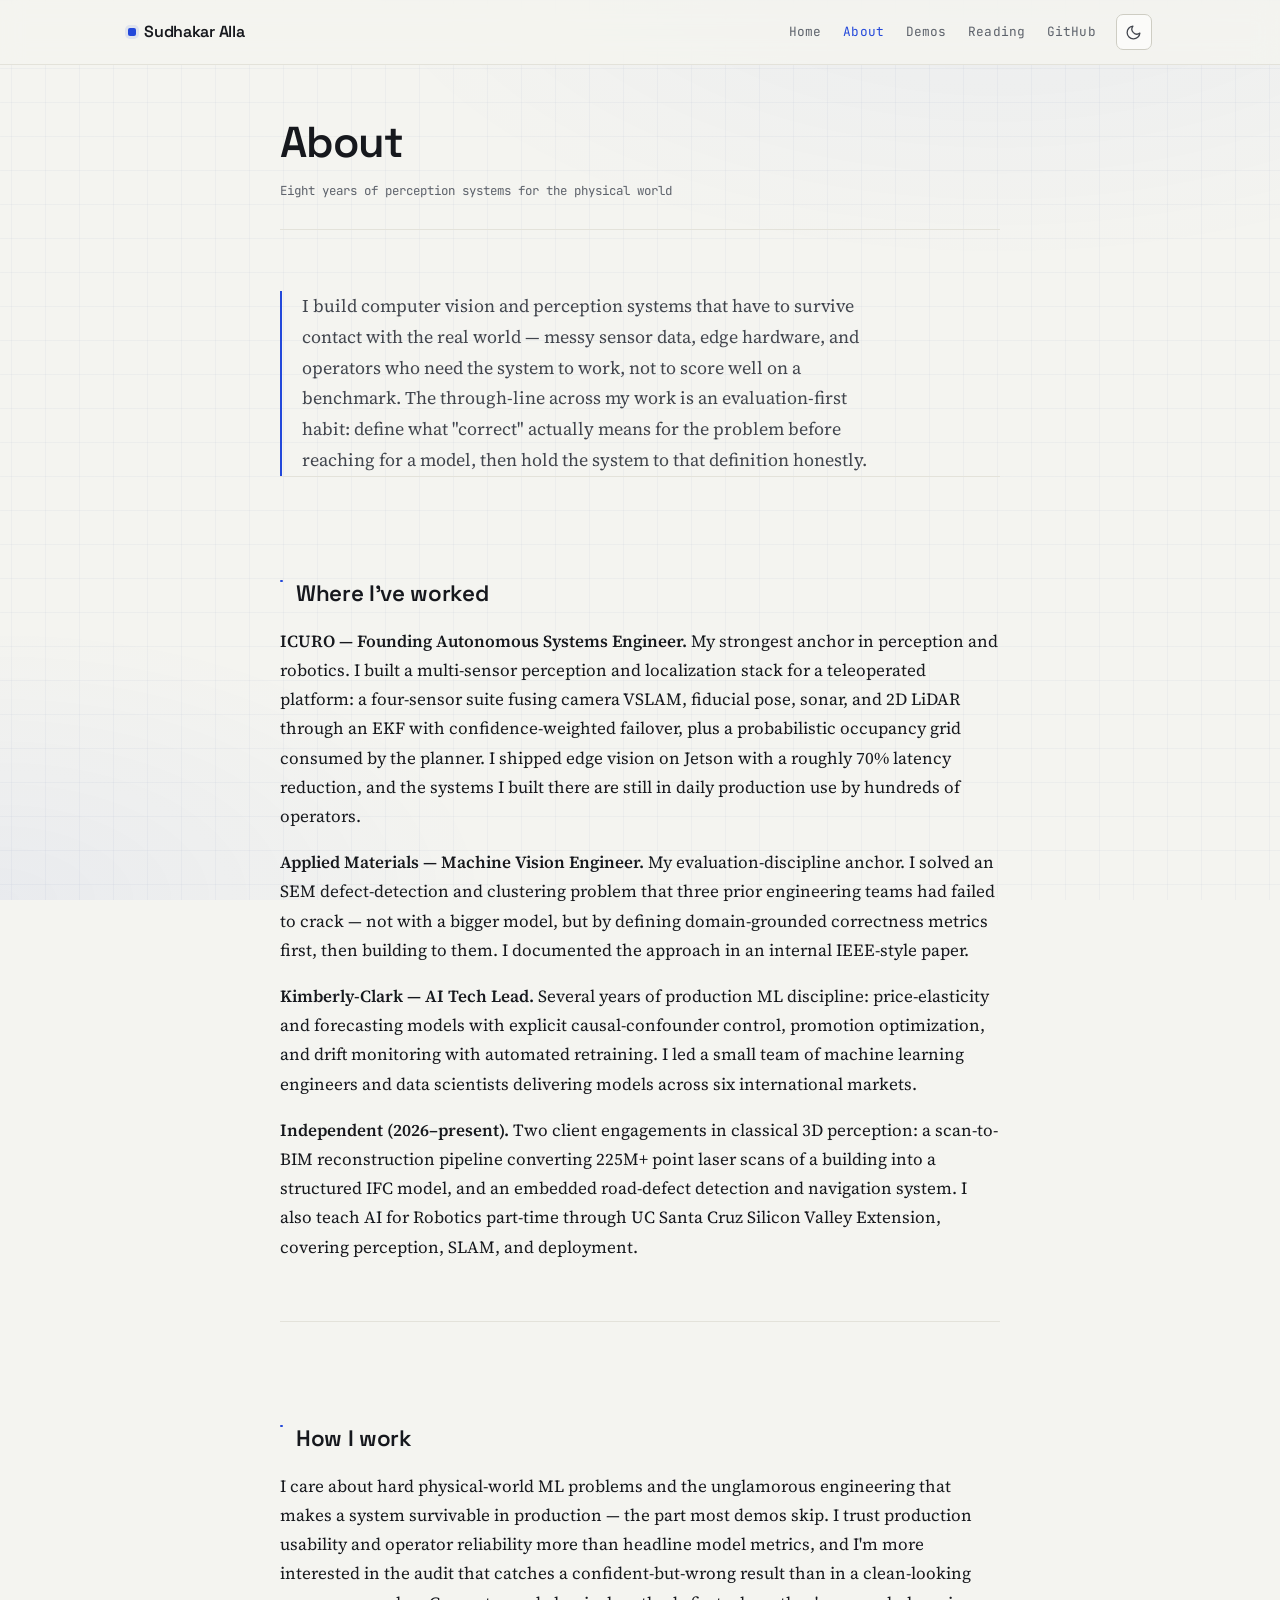
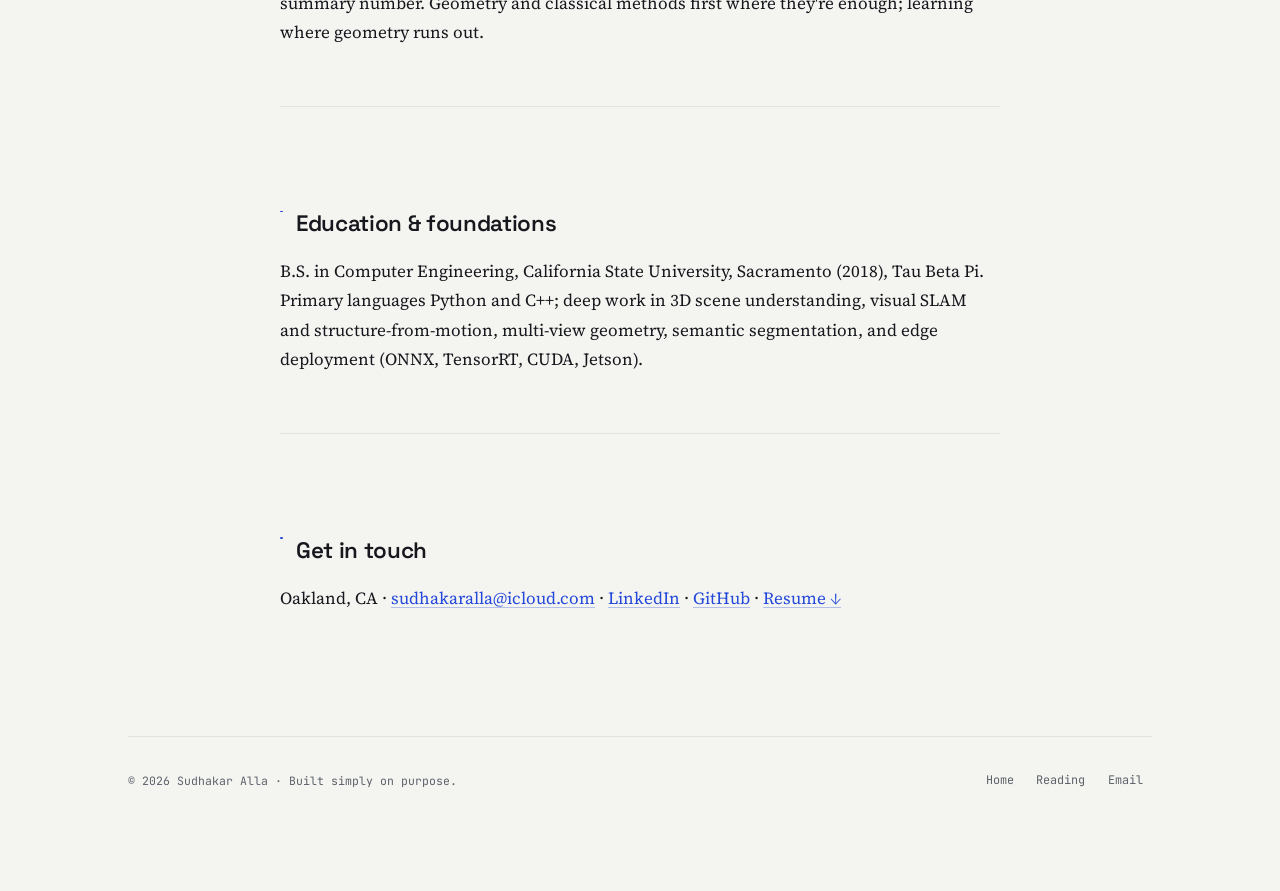
==== about.html @ 69c8899a "Publish portfolio site" ====
<!DOCTYPE html>
<html lang="en">
<head>
  <meta charset="UTF-8">
  <meta name="viewport" content="width=device-width, initial-scale=1.0">
  <title>About — Sudhakar Alla</title>
  <meta name="description" content="About Sudhakar Alla — computer vision and perception engineer. Background across Applied Materials, ICURO, and Kimberly-Clark; production ML and honest evaluation.">
  <meta property="og:title" content="About — Sudhakar Alla">
  <meta property="og:description" content="Computer vision and perception engineer. Production systems, honest evaluation.">
  <meta property="og:type" content="profile">
  <meta name="theme-color" content="#f4f4f0" media="(prefers-color-scheme: light)">
  <meta name="theme-color" content="#0d0f14" media="(prefers-color-scheme: dark)">
  <link rel="preconnect" href="https://fonts.googleapis.com">
  <link rel="preconnect" href="https://fonts.gstatic.com" crossorigin>
  <link rel="stylesheet" href="https://fonts.googleapis.com/css2?family=JetBrains+Mono:wght@400;500&family=Source+Serif+4:ital,opsz,wght@0,8..60,400;0,8..60,600;1,8..60,400&family=Space+Grotesk:wght@400;500;600;700&display=swap">
  <link rel="stylesheet" href="style.css">
  <script src="main.js" defer></script>
</head>
<body>

<a class="skip-link" href="#main">Skip to content</a>

<nav class="nav" aria-label="Primary">
  <div class="nav-inner">
    <a class="brand" href="index.html">Sudhakar Alla</a>
    <div class="nav-right">
      <div class="nav-links">
        <a href="index.html">Home</a>
        <a href="about.html" aria-current="page">About</a>
        <a href="demos.html">Demos</a>
        <a href="reading.html">Reading</a>
        <a href="https://github.com/salla23" rel="noopener noreferrer">GitHub</a>
      </div>
      <button class="theme-toggle" type="button" aria-label="Switch to dark theme" aria-pressed="false">
        <svg class="i-moon" viewBox="0 0 24 24" fill="none" stroke="currentColor" stroke-width="1.8" stroke-linecap="round" stroke-linejoin="round" aria-hidden="true"><path d="M21 12.8A9 9 0 1 1 11.2 3a7 7 0 0 0 9.8 9.8z"/></svg>
        <svg class="i-sun" viewBox="0 0 24 24" fill="none" stroke="currentColor" stroke-width="1.8" stroke-linecap="round" stroke-linejoin="round" aria-hidden="true"><circle cx="12" cy="12" r="4.2"/><path d="M12 2v2.4M12 19.6V22M4.2 4.2l1.7 1.7M18.1 18.1l1.7 1.7M2 12h2.4M19.6 12H22M4.2 19.8l1.7-1.7M18.1 5.9l1.7-1.7"/></svg>
      </button>
    </div>
  </div>
</nav>

<div class="wrap">

  <div class="page-head">
    <h1>About</h1>
    <p class="sub">Eight years of perception systems for the physical world</p>
  </div>

  <main id="main">

    <section class="prose pull" aria-label="Intro">
      <p>I build computer vision and perception systems that have to survive contact with the real world &mdash; messy sensor data, edge hardware, and operators who need the system to work, not to score well on a benchmark. The through-line across my work is an evaluation-first habit: define what "correct" actually means for the problem before reaching for a model, then hold the system to that definition honestly.</p>
    </section>

    <section class="prose" aria-labelledby="h-work">
      <h2 id="h-work">Where I've worked</h2>

      <p><strong>ICURO — Founding Autonomous Systems Engineer.</strong> My strongest anchor in perception and robotics. I built a multi-sensor perception and localization stack for a teleoperated platform: a four-sensor suite fusing camera VSLAM, fiducial pose, sonar, and 2D LiDAR through an EKF with confidence-weighted failover, plus a probabilistic occupancy grid consumed by the planner. I shipped edge vision on Jetson with a roughly 70% latency reduction, and the systems I built there are still in daily production use by hundreds of operators.</p>

      <p><strong>Applied Materials — Machine Vision Engineer.</strong> My evaluation-discipline anchor. I solved an SEM defect-detection and clustering problem that three prior engineering teams had failed to crack &mdash; not with a bigger model, but by defining domain-grounded correctness metrics first, then building to them. I documented the approach in an internal IEEE-style paper.</p>

      <p><strong>Kimberly-Clark — AI Tech Lead.</strong> Several years of production ML discipline: price-elasticity and forecasting models with explicit causal-confounder control, promotion optimization, and drift monitoring with automated retraining. I led a small team of machine learning engineers and data scientists delivering models across six international markets.</p>

      <p><strong>Independent (2026&ndash;present).</strong> Two client engagements in classical 3D perception: a scan-to-BIM reconstruction pipeline converting 225M+ point laser scans of a building into a structured IFC model, and an embedded road-defect detection and navigation system. I also teach AI for Robotics part-time through UC Santa Cruz Silicon Valley Extension, covering perception, SLAM, and deployment.</p>
    </section>

    <section class="prose" aria-labelledby="h-how">
      <h2 id="h-how">How I work</h2>
      <p>I care about hard physical-world ML problems and the unglamorous engineering that makes a system survivable in production &mdash; the part most demos skip. I trust production usability and operator reliability more than headline model metrics, and I'm more interested in the audit that catches a confident-but-wrong result than in a clean-looking summary number. Geometry and classical methods first where they're enough; learning where geometry runs out.</p>
    </section>

    <section class="prose" aria-labelledby="h-edu">
      <h2 id="h-edu">Education &amp; foundations</h2>
      <p>B.S. in Computer Engineering, California State University, Sacramento (2018), Tau Beta Pi. Primary languages Python and C++; deep work in 3D scene understanding, visual SLAM and structure-from-motion, multi-view geometry, semantic segmentation, and edge deployment (ONNX, TensorRT, CUDA, Jetson).</p>
    </section>

    <section class="prose" aria-label="Contact">
      <h2>Get in touch</h2>
      <p>Oakland, CA &middot; <a href="mailto:sudhakaralla@icloud.com">sudhakaralla@icloud.com</a> &middot; <a href="https://linkedin.com/in/sudhakaralla" rel="noopener noreferrer">LinkedIn</a> &middot; <a href="https://github.com/salla23" rel="noopener noreferrer">GitHub</a> &middot; <a href="assets/Sudhakar_Alla_Resume.pdf" rel="noopener noreferrer">Resume &darr;</a></p>
    </section>

  </main>

  <footer>
    <p class="copy">&copy; 2026 Sudhakar Alla &middot; Built simply on purpose.</p>
    <nav class="link-row" aria-label="Footer links">
      <a href="index.html">Home</a>
      <a href="reading.html">Reading</a>
      <a href="mailto:sudhakaralla@icloud.com">Email</a>
    </nav>
  </footer>

</div>
</body>
</html>
---- style.css ----
/* ============================================================================
   Sudhakar Alla — portfolio  ·  "the page is an instrument"
   A perception engineer's site treated like the read-out of a system he'd
   build: warm instrument paper, a cool/warm scientific-colormap palette
   (cobalt signal + amber uncertainty), a faint occupancy-grid substrate,
   monospace telemetry, and one live signature — an EKF localization viewport.

   One styling layer. Behaviour in main.js. No build step. Light + auto/manual
   dark. WCAG-AA contrast. Motion is opt-in & respects reduced-motion.
   Degrades cleanly with no JS and no webfont.
   ============================================================================ */

*, *::before, *::after { box-sizing: border-box; margin: 0; padding: 0; }

/* ── 1. Tokens ───────────────────────────────────────────────────────────── */
:root {
  color-scheme: light;

  --bg:#f4f4f0; --bg-2:#efeee9; --surface:#fbfbf9; --surface-2:#ffffff;
  --ink:#16181d; --ink-soft:#41454d; --ink-mute:#5d626b; --ink-faint:#8a8f99;
  --line:#e3e2da; --line-strong:#cecdc3;

  --accent:#2348da; --accent-press:#1b39b4;
  --accent-soft:rgba(35,72,218,.10); --accent-line:rgba(35,72,218,.30);
  --signal:#cf7012; --signal-soft:rgba(207,112,18,.14);
  --on-accent:#ffffff; --glow:rgba(35,72,218,.05);

  /* viewport interior is a dark "monitor" in BOTH themes; sim colours target it */
  --panel:#0c0e13; --panel-line:rgba(120,138,178,.22);
  --sim-grid:rgba(124,140,176,.13);
  --sim-wall:rgba(154,170,202,.42);
  --sim-track:#6e8bff;
  --sim-ray:rgba(120,150,255,.16);
  --sim-fid:#f4a24a;
  --sim-cov:#f4a24a;
  --sim-cov-fill:rgba(244,162,74,.07);
  --sim-robot:#dde5ff;
  --sim-trail:rgba(120,150,255,.28);

  --font-display:"Space Grotesk",system-ui,-apple-system,"Segoe UI",Roboto,sans-serif;
  --font-serif:"Source Serif 4",Georgia,Cambria,"Times New Roman",serif;
  --font-mono:"JetBrains Mono",ui-monospace,SFMono-Regular,Menlo,Consolas,monospace;

  --maxw:1100px; --maxw-prose:720px;
  --pad:clamp(1.15rem,4vw,2.4rem);
  --r:11px; --r-sm:7px; --r-lg:16px;
  --shadow-1:0 1px 2px rgba(20,22,28,.05), 0 2px 8px rgba(20,22,28,.04);
  --shadow-2:0 4px 14px rgba(20,22,28,.08), 0 14px 40px rgba(20,22,28,.07);
  --ease:cubic-bezier(.22,.61,.36,1);
}

@media (prefers-color-scheme: dark) {
  :root:not([data-theme="light"]) {
    color-scheme: dark;
    --bg:#0d0f14; --bg-2:#0a0c11; --surface:#14171e; --surface-2:#0f1218;
    --ink:#ecebe6; --ink-soft:#b4b9c3; --ink-mute:#888e9a; --ink-faint:#666c78;
    --line:#242834; --line-strong:#333947;
    --accent:#6e92ff; --accent-press:#8aa6ff;
    --accent-soft:rgba(110,146,255,.14); --accent-line:rgba(110,146,255,.34);
    --signal:#f4a24a; --signal-soft:rgba(244,162,74,.16);
    --on-accent:#0b0d12; --glow:rgba(110,146,255,.09);
    --shadow-1:0 1px 2px rgba(0,0,0,.3); --shadow-2:0 10px 34px rgba(0,0,0,.5);
  }
}
:root[data-theme="dark"] {
  color-scheme: dark;
  --bg:#0d0f14; --bg-2:#0a0c11; --surface:#14171e; --surface-2:#0f1218;
  --ink:#ecebe6; --ink-soft:#b4b9c3; --ink-mute:#888e9a; --ink-faint:#666c78;
  --line:#242834; --line-strong:#333947;
  --accent:#6e92ff; --accent-press:#8aa6ff;
  --accent-soft:rgba(110,146,255,.14); --accent-line:rgba(110,146,255,.34);
  --signal:#f4a24a; --signal-soft:rgba(244,162,74,.16);
  --on-accent:#0b0d12; --glow:rgba(110,146,255,.09);
  --shadow-1:0 1px 2px rgba(0,0,0,.3); --shadow-2:0 10px 34px rgba(0,0,0,.5);
}

/* ── 2. Base ─────────────────────────────────────────────────────────────── */
html { scroll-padding-top: 84px; -webkit-text-size-adjust:100%; }
body {
  font-family: var(--font-serif);
  font-size: 17px; line-height: 1.65; color: var(--ink);
  background: var(--bg);
  -webkit-font-smoothing: antialiased; text-rendering: optimizeLegibility;
  overflow-x: hidden;
}

/* fixed substrate: faint occupancy grid + soft signal glow */
body::before {
  content:""; position:fixed; inset:0; z-index:-2; pointer-events:none;
  background-color: var(--bg);
  background-image:
    linear-gradient(to right, var(--sim-grid) 1px, transparent 1px),
    linear-gradient(to bottom, var(--sim-grid) 1px, transparent 1px);
  background-size: 34px 34px; background-position: center top;
  opacity: .5;
}
@media (prefers-color-scheme: dark){ :root:not([data-theme="light"]) body::before{ opacity:.7; } }
:root[data-theme="dark"] body::before{ opacity:.7; }
body::after {
  content:""; position:fixed; inset:0; z-index:-1; pointer-events:none;
  background:
    radial-gradient(1100px 560px at 78% -8%, var(--glow), transparent 60%),
    radial-gradient(900px 500px at 0% 100%, var(--glow), transparent 55%);
}

a { color: var(--accent); text-decoration: none; }
strong, b { font-weight: 600; }
::selection { background: var(--accent-soft); color: var(--ink); }

:where(a, button, [tabindex]):focus-visible {
  outline: 2px solid var(--accent);
  outline-offset: 3px; border-radius: 4px;
}

/* skip link */
.skip-link {
  position: fixed; top: 10px; left: 10px; z-index: 200;
  transform: translateY(-160%);
  background: var(--accent); color: var(--on-accent);
  font-family: var(--font-mono); font-size: .8rem; letter-spacing:.02em;
  padding: .55rem .9rem; border-radius: var(--r-sm);
  transition: transform .2s var(--ease);
}
.skip-link:focus { transform: translateY(0); }

/* shared horizontal frame */
.nav-inner, .wrap {
  width: 100%; max-width: var(--maxw);
  margin-inline: auto; padding-inline: var(--pad);
}
.wrap { padding-bottom: clamp(3rem, 8vw, 6rem); }

/* ── 3. Nav (full-bleed sticky bar) ──────────────────────────────────────── */
.nav {
  position: sticky; top: 0; z-index: 100;
  border-bottom: 1px solid var(--line);
  background: color-mix(in srgb, var(--bg) 82%, transparent);
  -webkit-backdrop-filter: saturate(1.4) blur(12px);
  backdrop-filter: saturate(1.4) blur(12px);
}
@supports not (backdrop-filter: blur(1px)) { .nav { background: var(--bg); } }
.nav-inner {
  display: flex; align-items: center; justify-content: space-between;
  gap: 16px; padding-block: 14px;
}
.brand {
  font-family: var(--font-display); font-weight: 600; font-size: 1rem;
  letter-spacing: -0.02em; color: var(--ink); position: relative; padding-left: 16px;
}
.brand::before {
  content:""; position:absolute; left:0; top:50%; transform: translateY(-50%);
  width: 8px; height: 8px; border-radius: 2px;
  background: var(--accent);
  box-shadow: 0 0 0 3px var(--accent-soft);
}
.nav-right { display: flex; align-items: center; gap: 6px; }
.nav-links { display: flex; flex-wrap: wrap; align-items: center; gap: 2px; }
.nav-links a {
  font-family: var(--font-mono); font-size: .8rem; letter-spacing: .01em;
  color: var(--ink-mute); padding: .4rem .62rem; border-radius: var(--r-sm);
  transition: color .18s, background .18s;
}
.nav-links a:hover { color: var(--ink); background: var(--accent-soft); }
.nav-links a[aria-current="page"] { color: var(--accent); }

.theme-toggle {
  display: inline-grid; place-items: center; width: 36px; height: 36px;
  margin-left: 4px; border: 1px solid var(--line-strong); border-radius: var(--r-sm);
  background: var(--surface); color: var(--ink-soft); cursor: pointer;
  transition: color .18s, border-color .18s, background .18s;
}
.theme-toggle:hover { color: var(--ink); border-color: var(--accent-line); background: var(--accent-soft); }
.theme-toggle svg { width: 17px; height: 17px; display: block; }
.theme-toggle .i-sun  { display: none; }
.theme-toggle .i-moon { display: block; }
@media (prefers-color-scheme: dark){
  :root:not([data-theme="light"]) .theme-toggle .i-sun{display:block}
  :root:not([data-theme="light"]) .theme-toggle .i-moon{display:none}
}
:root[data-theme="dark"]  .theme-toggle .i-sun{display:block}
:root[data-theme="dark"]  .theme-toggle .i-moon{display:none}
:root[data-theme="light"] .theme-toggle .i-sun{display:none}
:root[data-theme="light"] .theme-toggle .i-moon{display:block}

/* ── 4. Hero (landing) ───────────────────────────────────────────────────── */
header.hero {
  display: grid; grid-template-columns: 1.04fr .96fr;
  gap: clamp(2rem, 5vw, 4.2rem); align-items: center;
  padding: clamp(2.6rem, 7vw, 5.2rem) 0 clamp(2.4rem, 6vw, 4.4rem);
  border-bottom: 1px solid var(--line);
}
.hero-id { margin-bottom: 1.4rem; }
.photo {
  width: 60px; height: 60px; border-radius: 13px;
  border: 1px solid var(--line-strong); background: var(--surface-2);
  position: relative; overflow: hidden;
  background-image:
    linear-gradient(var(--accent-line), var(--accent-line)),
    linear-gradient(var(--accent-line), var(--accent-line)),
    radial-gradient(circle at center, var(--accent) 1.5px, transparent 2px);
  background-repeat: no-repeat;
  background-size: 10px 1px, 1px 10px, 100% 100%;
  background-position: center center, center center, center center;
  box-shadow: var(--shadow-1);
}
.photo::before, .photo::after { /* fiducial corner ticks */
  content:""; position:absolute; width:9px; height:9px; pointer-events:none;
  border-color: var(--accent); border-style: solid;
}
.photo::before { top:5px; left:5px; border-width:1.5px 0 0 1.5px; }
.photo::after  { bottom:5px; right:5px; border-width:0 1.5px 1.5px 0; }
img.photo { object-fit: cover; display: block; background: var(--surface-2); }

.hero h1 {
  font-family: var(--font-display); font-weight: 600;
  font-size: clamp(2.7rem, 7vw, 4.7rem); line-height: .98;
  letter-spacing: -0.035em; color: var(--ink);
}
.tagline {
  font-family: var(--font-mono); font-size: .86rem; line-height: 1.7;
  color: var(--ink-soft); margin-top: 1.15rem; padding-left: 1rem;
  border-left: 2px solid var(--accent); max-width: 40ch;
}
.location {
  font-family: var(--font-mono); font-size: .78rem; color: var(--ink-mute);
  margin-top: 1rem; padding-left: 1.1rem; position: relative;
}
.location::before {
  content:""; position:absolute; left:0; top:.46em; width:6px; height:6px;
  border-radius:50%; background: var(--signal);
  box-shadow: 0 0 0 3px var(--signal-soft);
}
.hero .link-row {
  display: flex; flex-wrap: wrap; gap: .5rem; margin-top: 1.7rem;
}
.hero .link-row a {
  font-family: var(--font-mono); font-size: .78rem; letter-spacing: .01em;
  color: var(--ink-soft); background: var(--surface);
  border: 1px solid var(--line-strong); border-radius: var(--r-sm);
  padding: .5rem .85rem; transition: transform .18s var(--ease), border-color .18s, color .18s, background .18s, box-shadow .18s;
}
.hero .link-row a:hover {
  color: var(--ink); border-color: var(--accent-line);
  background: var(--accent-soft); transform: translateY(-2px);
}
.hero .link-row a:last-child {
  background: var(--accent); color: var(--on-accent); border-color: var(--accent);
}
.hero .link-row a:last-child:hover {
  background: var(--accent-press); border-color: var(--accent-press);
  box-shadow: 0 6px 18px var(--accent-soft);
}

/* the signature: live EKF localization viewport */
.hero-viewport {
  position: relative; aspect-ratio: 5 / 4; width: 100%;
  border-radius: var(--r-lg); overflow: hidden;
  background: var(--panel); border: 1px solid var(--line-strong);
  box-shadow: var(--shadow-2);
}
.hero-viewport::before { /* fiducial corner-mark frame */
  content:""; position:absolute; inset:11px; pointer-events:none; z-index:3;
  border: 1px solid transparent;
  background:
    linear-gradient(var(--sim-track),var(--sim-track)) left  top   / 18px 1.5px no-repeat,
    linear-gradient(var(--sim-track),var(--sim-track)) left  top   / 1.5px 18px no-repeat,
    linear-gradient(var(--sim-track),var(--sim-track)) right top   / 18px 1.5px no-repeat,
    linear-gradient(var(--sim-track),var(--sim-track)) right top   / 1.5px 18px no-repeat,
    linear-gradient(var(--sim-track),var(--sim-track)) left  bottom/ 18px 1.5px no-repeat,
    linear-gradient(var(--sim-track),var(--sim-track)) left  bottom/ 1.5px 18px no-repeat,
    linear-gradient(var(--sim-track),var(--sim-track)) right bottom/ 18px 1.5px no-repeat,
    linear-gradient(var(--sim-track),var(--sim-track)) right bottom/ 1.5px 18px no-repeat;
  opacity: .55;
}
#sim-canvas { position:absolute; inset:0; width:100%; height:100%; display:block; z-index:1; }
.vp-live {
  position:absolute; top:18px; right:18px; z-index:4;
  display:flex; align-items:center; gap:.42em;
  font-family:var(--font-mono); font-size:.62rem; letter-spacing:.14em;
  color: rgba(221,229,255,.78);
}
.vp-live .dot {
  width:6px; height:6px; border-radius:50%; background: var(--signal);
  box-shadow: 0 0 8px var(--signal);
}
.telemetry {
  position:absolute; left:18px; bottom:16px; z-index:4;
  font-family:var(--font-mono); font-size:.64rem; line-height:1.55;
  letter-spacing:.02em; color: rgba(170,184,212,.92);
  font-variant-numeric: tabular-nums; text-shadow: 0 1px 3px rgba(0,0,0,.5);
}
.telemetry .t-row { display:flex; gap:1.1em; }
.telemetry b { color: rgba(221,229,255,.95); font-weight:500; }
.telemetry .t-stat { color: var(--signal); }

/* ── 5. Sections & headings ──────────────────────────────────────────────── */
main { display: block; }
section { padding-block: clamp(2.1rem, 5vw, 3.7rem); }
section + section { border-top: 1px solid var(--line); }
section[aria-label="Intro"] { padding-block: 1.4rem 0; }

/* eyebrow-style section label (index sections, reading groups) */
h2 {
  font-family: var(--font-mono); font-weight: 500;
  font-size: .72rem; letter-spacing: .16em; text-transform: uppercase;
  color: var(--accent); margin-bottom: 1.6rem;
  display: flex; align-items: center; gap: .7rem;
}
h2::before {
  content:""; width: 22px; height: 1.5px; background: var(--accent); flex: none;
}
h3 {
  font-family: var(--font-display); font-weight: 600; font-size: 1.16rem;
  line-height: 1.25; letter-spacing: -0.01em; color: var(--ink);
}

/* essay subheads (deep-dives, about) override the eyebrow style */
.prose h2 {
  display: block; font-family: var(--font-display); text-transform: none;
  letter-spacing: -0.015em; font-weight: 600; font-size: 1.4rem; color: var(--ink);
  margin: 2.5rem 0 .85rem; padding-left: 1rem; position: relative;
}
.prose h2::before {
  content:""; position:absolute; left:0; top:.18em; bottom:.18em; width:3px;
  border-radius:2px; background: var(--accent);
}

/* ── 6. Prose ────────────────────────────────────────────────────────────── */
.prose { max-width: var(--maxw-prose); margin-inline: auto; }
.prose p { margin-bottom: 1.05rem; line-height: 1.72; }
.prose p:last-child { margin-bottom: 0; }
.prose a {
  color: var(--accent); text-decoration: underline;
  text-decoration-color: var(--accent-line); text-underline-offset: 3px;
  text-decoration-thickness: 1px; transition: text-decoration-color .18s, color .18s;
}
.prose a:hover { color: var(--accent-press); text-decoration-color: var(--accent); }
.prose code, code {
  font-family: var(--font-mono); font-size: .85em;
  background: var(--accent-soft); color: var(--ink);
  padding: .12em .4em; border-radius: 5px;
  border: 1px solid var(--accent-line); white-space: nowrap;
}
.prose em { font-style: italic; }

/* About (index) — shares prose look but lives in its own section */
.about { max-width: var(--maxw); }
.about p, .pull p { font-size: 1.12rem; line-height: 1.72; max-width: 66ch; }
.pull p {
  padding-left: 1.25rem; border-left: 2px solid var(--accent); color: var(--ink-soft);
}
.about p { color: var(--ink-soft); }
.about a { color: var(--accent); text-decoration: underline; text-decoration-color: var(--accent-line); text-underline-offset: 3px; }
.about a:hover { color: var(--accent-press); }

/* ── 7. Projects ─────────────────────────────────────────────────────────── */
.proj-featured { display: grid; gap: 1.2rem; }

.proj-split {
  display: flex; align-items: center; gap: 1.1rem; margin: 2.4rem 0 1.8rem;
}
.proj-split::before, .proj-split::after { content:""; height:1px; background: var(--line); flex:1; }
.proj-split .mark { width:7px; height:7px; flex:none; transform: rotate(45deg); background: var(--signal); box-shadow:0 0 0 4px var(--signal-soft); }

.proj-progress {
  display: grid; grid-template-columns: repeat(3, 1fr); gap: 1.1rem;
}

.card {
  position: relative; background: var(--surface);
  border: 1px solid var(--line); border-radius: var(--r);
  padding: clamp(1.4rem, 2.6vw, 2rem);
  transition: border-color .2s var(--ease), box-shadow .2s var(--ease), background .2s var(--ease);
}
.card:hover { border-color: var(--accent-line); box-shadow: var(--shadow-2); background: var(--surface-2); }

.card-head { display: flex; justify-content: space-between; align-items: baseline; gap: 14px; margin-bottom: 1rem; }
.card-head h3 { font-size: 1.18rem; }
.card-head h3 a { color: var(--ink); transition: color .18s; }
.card:hover .card-head h3 a { color: var(--accent); }
a.card-repo {
  font-family: var(--font-mono); font-size: .7rem; letter-spacing: .02em;
  color: var(--ink-mute); white-space: nowrap; flex: none;
  padding: .28rem .5rem; border: 1px solid var(--line); border-radius: var(--r-sm);
  transition: color .18s, border-color .18s, background .18s;
}
a.card-repo:hover { color: var(--accent); border-color: var(--accent-line); background: var(--accent-soft); }

.card ul { list-style: none; }
.card li {
  position: relative; padding-left: 1.15rem; line-height: 1.6;
  font-size: .96rem; color: var(--ink-soft); margin-bottom: .6rem;
}
.card li:last-child { margin-bottom: 0; }
.card li::before {
  content:""; position:absolute; left:.05rem; top:.62em;
  width:5px; height:5px; border-radius:1px; background: var(--accent-line);
}
.card .more {
  display: inline-flex; align-items: center; margin-top: 1.1rem;
  font-family: var(--font-display); font-weight: 500; font-size: .86rem;
  color: var(--accent); transition: transform .18s var(--ease), color .18s;
}
.card:hover .more { color: var(--accent-press); transform: translateX(3px); }

/* Featured = "datasheet" cards: title/meta rail + bullets, with fiducial ticks */
.card.featured {
  display: grid;
  grid-template-columns: minmax(210px, .82fr) 1.55fr;
  grid-template-rows: auto 1fr;
  column-gap: clamp(1.6rem, 4vw, 3.2rem); row-gap: 1rem;
  padding: clamp(1.7rem, 3vw, 2.4rem);
}
.card.featured::before, .card.featured::after { /* corner fiducials */
  content:""; position:absolute; width:13px; height:13px; pointer-events:none;
  border-color: var(--accent-line); border-style: solid; opacity:0; transition: opacity .25s var(--ease);
}
.card.featured::before { top:13px; left:13px; border-width:1.5px 0 0 1.5px; }
.card.featured::after  { bottom:13px; right:13px; border-width:0 1.5px 1.5px 0; }
.card.featured:hover::before, .card.featured:hover::after { opacity:.85; border-color: var(--accent); }
.card.featured > .card-head { grid-column:1; grid-row:1; flex-direction: column; align-items: flex-start; gap:.7rem; margin-bottom:0; }
.card.featured > .card-head h3 { font-size: clamp(1.3rem, 2.4vw, 1.65rem); line-height:1.16; }
.card.featured > ul { grid-column:2; grid-row:1 / 3; align-self: center; }
.card.featured > ul li { font-size: 1rem; margin-bottom: .8rem; }
.card.featured > .more { grid-column:1; grid-row:2; align-self: end; margin-top:0; }

/* Compact = in-progress grid cards */
.card.compact { display:flex; flex-direction:column; background: transparent; }
.card.compact:hover { background: var(--surface); }
.card.compact .card-head { flex-direction: column; align-items: flex-start; gap:.55rem; }
.card.compact .card-head h3 { font-size: 1.04rem; }
.card.compact ul { flex: 1; }
.card.compact li { font-size: .88rem; margin-bottom: .5rem; }
.card.compact .more { font-size: .8rem; }

/* WIP badge — amber status LED */
.wip {
  display: inline-flex; align-items: center; gap: .42em; vertical-align: middle;
  font-family: var(--font-mono); font-weight: 500; font-size: .6rem;
  letter-spacing: .08em; text-transform: uppercase; color: var(--ink-mute);
  white-space: nowrap;
}
.wip::before {
  content:""; width:.5em; height:.5em; border-radius:50%;
  background: var(--signal); box-shadow: 0 0 0 3px var(--signal-soft); flex:none;
}

/* ── 8. Figures ──────────────────────────────────────────────────────────── */
.fig { margin: 1.8rem 0; }
.fig-img-wrap {
  background: var(--panel); border: 1px solid var(--line-strong);
  border-radius: var(--r); overflow: hidden; min-height: 90px;
  display: flex; align-items: center; justify-content: center;
  box-shadow: var(--shadow-1);
}
.fig-img-wrap img { display:block; width:100%; height:auto; }
.fig-ph, .fig-img-wrap.is-broken {
  width: 100%; padding: 3rem 1rem; text-align: center;
  font-family: var(--font-mono); font-size: .72rem; letter-spacing: .14em;
  text-transform: uppercase; color: rgba(170,184,212,.6);
  background:
    repeating-linear-gradient(45deg, rgba(120,138,178,.05) 0 10px, transparent 10px 20px);
}
figcaption {
  font-family: var(--font-mono); font-size: .72rem; line-height: 1.5;
  color: var(--ink-mute); margin-top: .7rem; padding-left: 1.1rem; position: relative;
}
figcaption::before {
  content:""; position:absolute; left:0; top:.5em; width:7px; height:7px;
  border-left:1.5px solid var(--accent); border-bottom:1.5px solid var(--accent);
}

/* ── 9. Metrics table — instrument read-out ──────────────────────────────── */
table.metrics {
  width: 100%; border-collapse: collapse; margin: 1rem 0;
  font-family: var(--font-mono); font-size: .85rem; font-variant-numeric: tabular-nums;
}
table.metrics td { padding: .62rem .2rem; border-bottom: 1px solid var(--line); }
table.metrics tr:first-child td { border-top: 1px solid var(--line); }
table.metrics td:first-child { color: var(--ink-mute); letter-spacing: .01em; }
table.metrics td:last-child { text-align: right; color: var(--ink); font-weight: 500; }
.note { font-family: var(--font-mono); font-size: .74rem; line-height: 1.55; color: var(--ink-mute); }

/* ── 10. Reading list ────────────────────────────────────────────────────── */
.read-group { max-width: var(--maxw-prose); margin-inline: auto; margin-bottom: 2.6rem; }
.read-group h2 { margin-bottom: 1.2rem; }
.read-item {
  padding: 1.05rem 0; border-bottom: 1px solid var(--line); position: relative;
  transition: padding-left .2s var(--ease);
}
.read-item:last-child { border-bottom: none; }
.read-item::before {
  content:""; position:absolute; left:-1rem; top:1.35rem; width:0; height:1.5px;
  background: var(--accent); transition: width .2s var(--ease); opacity:0;
}
.read-item:hover { padding-left: .65rem; }
.read-item:hover::before { width:.7rem; opacity:1; }
.read-item .rt { font-family: var(--font-display); font-weight: 600; font-size: 1.02rem; line-height: 1.35; color: var(--ink); }
.read-item .rm { font-family: var(--font-mono); font-size: .72rem; color: var(--ink-mute); margin: .35rem 0 .5rem; line-height: 1.5; }
.read-item .rw { font-size: .96rem; color: var(--ink-soft); line-height: 1.6; }
.kind {
  font-family: var(--font-mono); font-size: .58rem; text-transform: uppercase;
  letter-spacing: .1em; color: var(--accent); border: 1px solid var(--accent-line);
  border-radius: 4px; padding: .1em .45em; margin-left: .5em; vertical-align: middle;
  white-space: nowrap; font-weight: 500;
}

/* ── 11. Page header (inner pages) ───────────────────────────────────────── */
.page-head {
  max-width: var(--maxw-prose); margin-inline: auto;
  padding: clamp(2.2rem, 5vw, 3.4rem) 0 1.8rem;
  border-bottom: 1px solid var(--line); margin-bottom: 2.4rem;
}
.back {
  display: inline-flex; align-items: center; gap: .45em;
  font-family: var(--font-mono); font-size: .74rem; color: var(--ink-mute);
  margin-bottom: 1.4rem; transition: gap .18s var(--ease), color .18s;
}
.back:hover { color: var(--accent); gap: .7em; }
.page-head h1 {
  font-family: var(--font-display); font-weight: 600;
  font-size: clamp(1.85rem, 4vw, 2.7rem); line-height: 1.1;
  letter-spacing: -0.025em; color: var(--ink); margin-bottom: .85rem;
}
.page-head h1 .wip { font-size: .66rem; transform: translateY(-.2em); }
.page-head .sub {
  font-family: var(--font-mono); font-size: .78rem; line-height: 1.6; color: var(--ink-mute);
}
.page-head .sub a { color: var(--accent); }

/* ── 12. Footer ──────────────────────────────────────────────────────────── */
footer {
  margin-top: clamp(2.5rem, 6vw, 4rem); padding-top: 1.8rem;
  border-top: 1px solid var(--line);
  display: flex; flex-wrap: wrap; justify-content: space-between; align-items: center; gap: 1rem;
}
.copy { font-family: var(--font-mono); font-size: .72rem; color: var(--ink-mute); }
footer .link-row { display: flex; flex-wrap: wrap; gap: .3rem; }
footer .link-row a {
  font-family: var(--font-mono); font-size: .74rem; color: var(--ink-mute);
  padding: .3rem .55rem; border-radius: var(--r-sm); transition: color .18s, background .18s;
}
footer .link-row a:hover { color: var(--accent); background: var(--accent-soft); }

/* ── 13. Motion (opt-in) ─────────────────────────────────────────────────── */
@keyframes reveal-up { from { opacity:0; transform: translateY(18px); } to { opacity:1; transform:none; } }

@media (prefers-reduced-motion: no-preference) {
  /* hero entrance — time-based, runs on load, backwards-fill avoids any flash */
  .hero-id, .hero h1, .tagline, .location, .hero .link-row, .hero-viewport {
    animation: reveal-up .7s var(--ease) both;
  }
  .hero-id      { animation-delay: .02s; }
  .hero h1      { animation-delay: .08s; }
  .tagline      { animation-delay: .17s; }
  .location     { animation-delay: .24s; }
  .hero .link-row { animation-delay: .31s; }
  .hero-viewport  { animation-delay: .12s; }

  /* scroll reveals — pure CSS, only where supported; elsewhere content is static-visible */
  @supports (animation-timeline: view()) {
    .proj-featured .card, .proj-progress .card, .about, .read-group {
      animation: reveal-up .8s var(--ease) both;
      animation-timeline: view();
      animation-range: entry 4% entry 56%;
    }
    .proj-progress .card:nth-child(2) { animation-range: entry 8% entry 60%; }
    .proj-progress .card:nth-child(3) { animation-range: entry 12% entry 64%; }
  }

  /* live "FIX" pulse on the viewport status dot + WIP LEDs */
  .vp-live .dot, .wip::before, .location::before, .proj-split .mark, .brand::before {
    animation: led-pulse 2.6s ease-in-out infinite;
  }
}
@keyframes led-pulse { 0%,100%{ opacity:1; } 50%{ opacity:.55; } }

/* ── 14. Responsive ──────────────────────────────────────────────────────── */
@media (max-width: 900px) {
  header.hero { grid-template-columns: 1fr; gap: 2.2rem; }
  .hero-viewport { max-width: 460px; }
  .card.featured { grid-template-columns: 1fr; grid-template-rows: auto; }
  .card.featured > .card-head { grid-column:1; grid-row:auto; }
  .card.featured > ul { grid-column:1; grid-row:auto; align-self:auto; margin: .4rem 0 1rem; }
  .card.featured > .more { grid-column:1; grid-row:auto; align-self:auto; }
}
@media (max-width: 720px) {
  .proj-progress { grid-template-columns: repeat(2, 1fr); }
}
@media (max-width: 560px) {
  body { font-size: 16px; }
  .nav-inner { gap: 10px; }
  .nav-links { gap: 0; }
  .nav-links a { padding: .4rem .45rem; font-size: .74rem; }
  .proj-progress { grid-template-columns: 1fr; }
  .hero .link-row a { font-size: .74rem; }
  footer { flex-direction: column; align-items: flex-start; }
  .card-head { flex-direction: column; gap: .5rem; align-items: flex-start; }
}

/* ── 15. Print ───────────────────────────────────────────────────────────── */
@media print {
  .nav, .theme-toggle, .hero-viewport, .skip-link { display: none !important; }
  body { background: #fff; color: #000; }
  body::before, body::after { display: none; }
  a { color: #000; text-decoration: underline; }
  .card { break-inside: avoid; border: 1px solid #ccc; }
}

/* ============================================================================
   16. Demos page  (back-projection + OCR teaching demos)
   ============================================================================ */
.demo { padding-block: clamp(2rem, 5vw, 3.4rem); }
.demo + .demo { border-top: 1px solid var(--line); }
.demo-head { display: flex; align-items: baseline; justify-content: space-between; gap: 14px; margin-bottom: .4rem; }
.demo-head h2 {
  display: block; font-family: var(--font-display); text-transform: none; letter-spacing: -0.02em;
  font-weight: 600; font-size: clamp(1.5rem, 3vw, 2rem); color: var(--ink); margin: 0;
}
.demo-lede { max-width: 70ch; margin-bottom: 1.6rem; }
.demo-lede p { font-size: 1.04rem; color: var(--ink-soft); }
.demo-tag {
  font-family: var(--font-mono); font-size: .68rem; letter-spacing: .14em; text-transform: uppercase;
  color: var(--ink-mute); display: inline-flex; align-items: center; gap: .5em; margin-bottom: 1rem;
}
.demo-tag::before { content:""; width:18px; height:1.5px; background: var(--accent); }

.demo-stage {
  display: grid; grid-template-columns: 1.25fr 1fr; gap: 1.1rem; align-items: start; margin-bottom: 1.8rem;
}
.panel-cap {
  font-family: var(--font-mono); font-size: .66rem; letter-spacing: .1em; text-transform: uppercase;
  color: var(--ink-mute); margin-bottom: .5rem; display: flex; align-items: center; gap: .5em;
}
.panel-cap::before { content:""; width:6px; height:6px; background: var(--signal); border-radius:1px; }
.demo-canvas-wrap {
  position: relative; background: var(--panel); border: 1px solid var(--line-strong);
  border-radius: var(--r); overflow: hidden; box-shadow: var(--shadow-1);
}
.cam-wrap { aspect-ratio: 4 / 3; }
.side-wrap { aspect-ratio: 3 / 2; }
.demo-canvas-wrap canvas { position: absolute; inset: 0; width: 100%; height: 100%; display: block; }
#bp-cam { cursor: crosshair; }
#bp-cam:focus-visible { outline: 2px solid var(--accent); outline-offset: -2px; }

/* controls */
.demo-controls { display: flex; flex-direction: column; gap: 1rem; }
.ctrl-group {
  background: var(--surface); border: 1px solid var(--line); border-radius: var(--r);
  padding: 1rem 1.1rem;
}
.ctrl-group-title {
  font-family: var(--font-mono); font-size: .64rem; letter-spacing: .12em; text-transform: uppercase;
  color: var(--ink-mute); margin-bottom: .85rem;
}
.ctrl { margin-bottom: .85rem; }
.ctrl:last-child { margin-bottom: 0; }
.ctrl label {
  display: flex; justify-content: space-between; align-items: baseline;
  font-family: var(--font-mono); font-size: .74rem; color: var(--ink-soft); margin-bottom: .35rem;
}
.ctrl label .val { color: var(--accent); font-weight: 500; font-variant-numeric: tabular-nums; }
input[type="range"] {
  -webkit-appearance: none; appearance: none; width: 100%; height: 4px; border-radius: 3px;
  background: var(--line-strong); outline: none; cursor: pointer; margin: 0;
}
input[type="range"]::-webkit-slider-thumb {
  -webkit-appearance: none; appearance: none; width: 15px; height: 15px; border-radius: 50%;
  background: var(--accent); border: 2px solid var(--surface); box-shadow: 0 0 0 1px var(--accent); cursor: pointer;
}
input[type="range"]::-moz-range-thumb {
  width: 15px; height: 15px; border: none; border-radius: 50%; background: var(--accent); cursor: pointer;
}
input[type="range"]:focus-visible { outline: 2px solid var(--accent); outline-offset: 4px; }

/* live readout + math */
.readout {
  font-family: var(--font-mono); font-size: .76rem; line-height: 1.65; color: var(--ink-soft);
  background: var(--surface); border: 1px solid var(--line); border-radius: var(--r);
  padding: .9rem 1.1rem; font-variant-numeric: tabular-nums;
}
.readout .ro-row { display: flex; justify-content: space-between; gap: 1em; padding: .12rem 0; }
.readout b { color: var(--ink); font-weight: 500; }
.readout .hot { color: var(--accent); }
.readout .warn { color: var(--signal); }

.demo-math { display: flex; flex-direction: column; gap: 1rem; }
.kmat-box, .eqns {
  background: var(--surface); border: 1px solid var(--line); border-radius: var(--r); padding: 1rem 1.1rem;
}
.kmat-box .lbl, .eqns .lbl {
  font-family: var(--font-mono); font-size: .64rem; letter-spacing: .12em; text-transform: uppercase;
  color: var(--ink-mute); margin-bottom: .7rem;
}
.kmat { display: inline-grid; grid-template-columns: repeat(3, auto); gap: .15rem .9rem;
  font-family: var(--font-mono); font-size: .82rem; color: var(--ink); font-variant-numeric: tabular-nums;
  border-left: 2px solid var(--accent); border-right: 2px solid var(--accent); padding: .3rem .8rem; }
.kmat span { text-align: right; }
.kmat .z { color: var(--ink-faint); }
.kmat .k { color: var(--accent); }
.eqns p {
  font-family: var(--font-mono); font-size: .76rem; line-height: 1.9; color: var(--ink-soft); margin: 0 0 .3rem;
}
.eqns p:last-child { margin-bottom: 0; }
.eqns .res { color: var(--ink); }
.eqns var { font-style: normal; color: var(--accent); }
.frac { display: inline-flex; flex-direction: column; vertical-align: middle; text-align: center; margin: 0 .15em; }
.frac .num { border-bottom: 1px solid currentColor; padding: 0 .3em; }
.frac .den { padding: 0 .3em; }

.demo-writeup { max-width: var(--maxw-prose); margin-top: .4rem; }

/* OCR demo */
.ocr-stage { display: grid; grid-template-columns: auto 1fr; gap: 1.4rem; align-items: start; margin-bottom: 1.4rem; }
.ocr-left { display: flex; flex-direction: column; gap: .8rem; }
.ocr-grid { display: grid; gap: 3px; background: var(--line); padding: 3px; border-radius: var(--r-sm); width: max-content;
  border: 1px solid var(--line-strong); }
.ocr-cell { width: 26px; height: 26px; border-radius: 3px; background: var(--surface-2); cursor: pointer;
  border: 1px solid var(--line); transition: background .1s, border-color .1s; }
.ocr-cell:hover { border-color: var(--accent-line); }
.ocr-cell.on { background: var(--ink); border-color: var(--ink); }
.ocr-cell:focus-visible { outline: 2px solid var(--accent); outline-offset: 1px; }
.ocr-ctrls { display: flex; flex-wrap: wrap; gap: .4rem; align-items: center; }
.ocr-btn {
  font-family: var(--font-mono); font-size: .72rem; color: var(--ink-soft); background: var(--surface);
  border: 1px solid var(--line-strong); border-radius: var(--r-sm); padding: .4rem .7rem; cursor: pointer;
  transition: color .15s, border-color .15s, background .15s;
}
.ocr-btn:hover { color: var(--ink); border-color: var(--accent-line); background: var(--accent-soft); }
.ocr-btn:focus-visible { outline: 2px solid var(--accent); outline-offset: 2px; }
.ocr-letters { display: flex; flex-wrap: wrap; gap: .3rem; }
.ocr-letters .ocr-btn.sel { color: var(--on-accent); background: var(--accent); border-color: var(--accent); }
.ocr-right { display: flex; flex-direction: column; gap: 1rem; }
.ocr-pred {
  font-family: var(--font-display); font-weight: 600; background: var(--surface);
  border: 1px solid var(--line); border-radius: var(--r); padding: 1rem 1.2rem;
}
.ocr-pred .big { font-size: 2.6rem; line-height: 1; color: var(--accent); }
.ocr-pred .sub2 { font-family: var(--font-mono); font-size: .72rem; color: var(--ink-mute); font-weight: 400; margin-top: .4rem; }
.ocr-bars { display: flex; flex-direction: column; gap: .4rem; font-family: var(--font-mono); font-size: .72rem; }
.ocr-bar-row { display: grid; grid-template-columns: 1.3em 1fr auto; gap: .6rem; align-items: center; }
.ocr-bar-track { height: 8px; background: var(--line); border-radius: 4px; overflow: hidden; }
.ocr-bar-fill { height: 100%; background: var(--accent-line); border-radius: 4px; transition: width .25s var(--ease); }
.ocr-bar-row.win .ocr-bar-fill { background: var(--accent); }
.ocr-bar-row.win { color: var(--ink); }
.ocr-val { color: var(--ink-mute); font-variant-numeric: tabular-nums; }

@media (max-width: 900px) {
  .demo-stage { grid-template-columns: 1fr; }
  .ocr-stage { grid-template-columns: 1fr; }
}
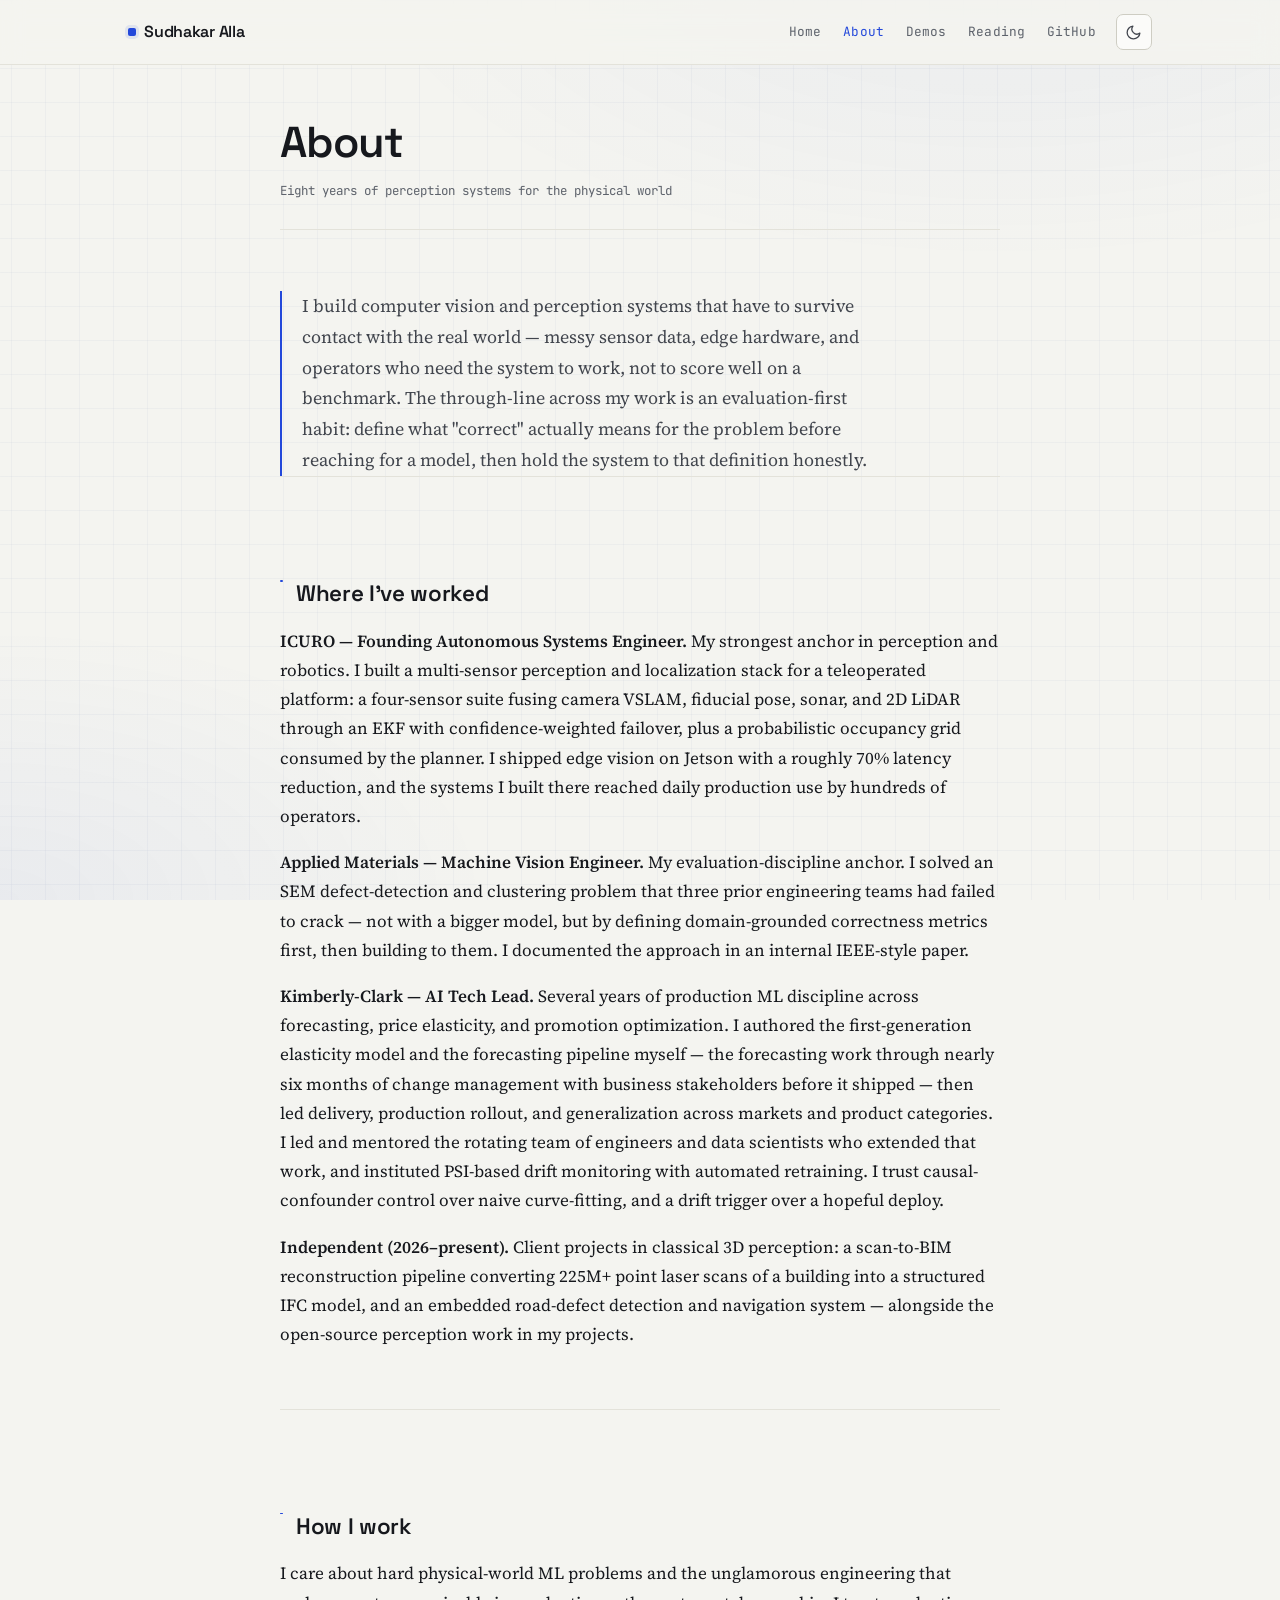
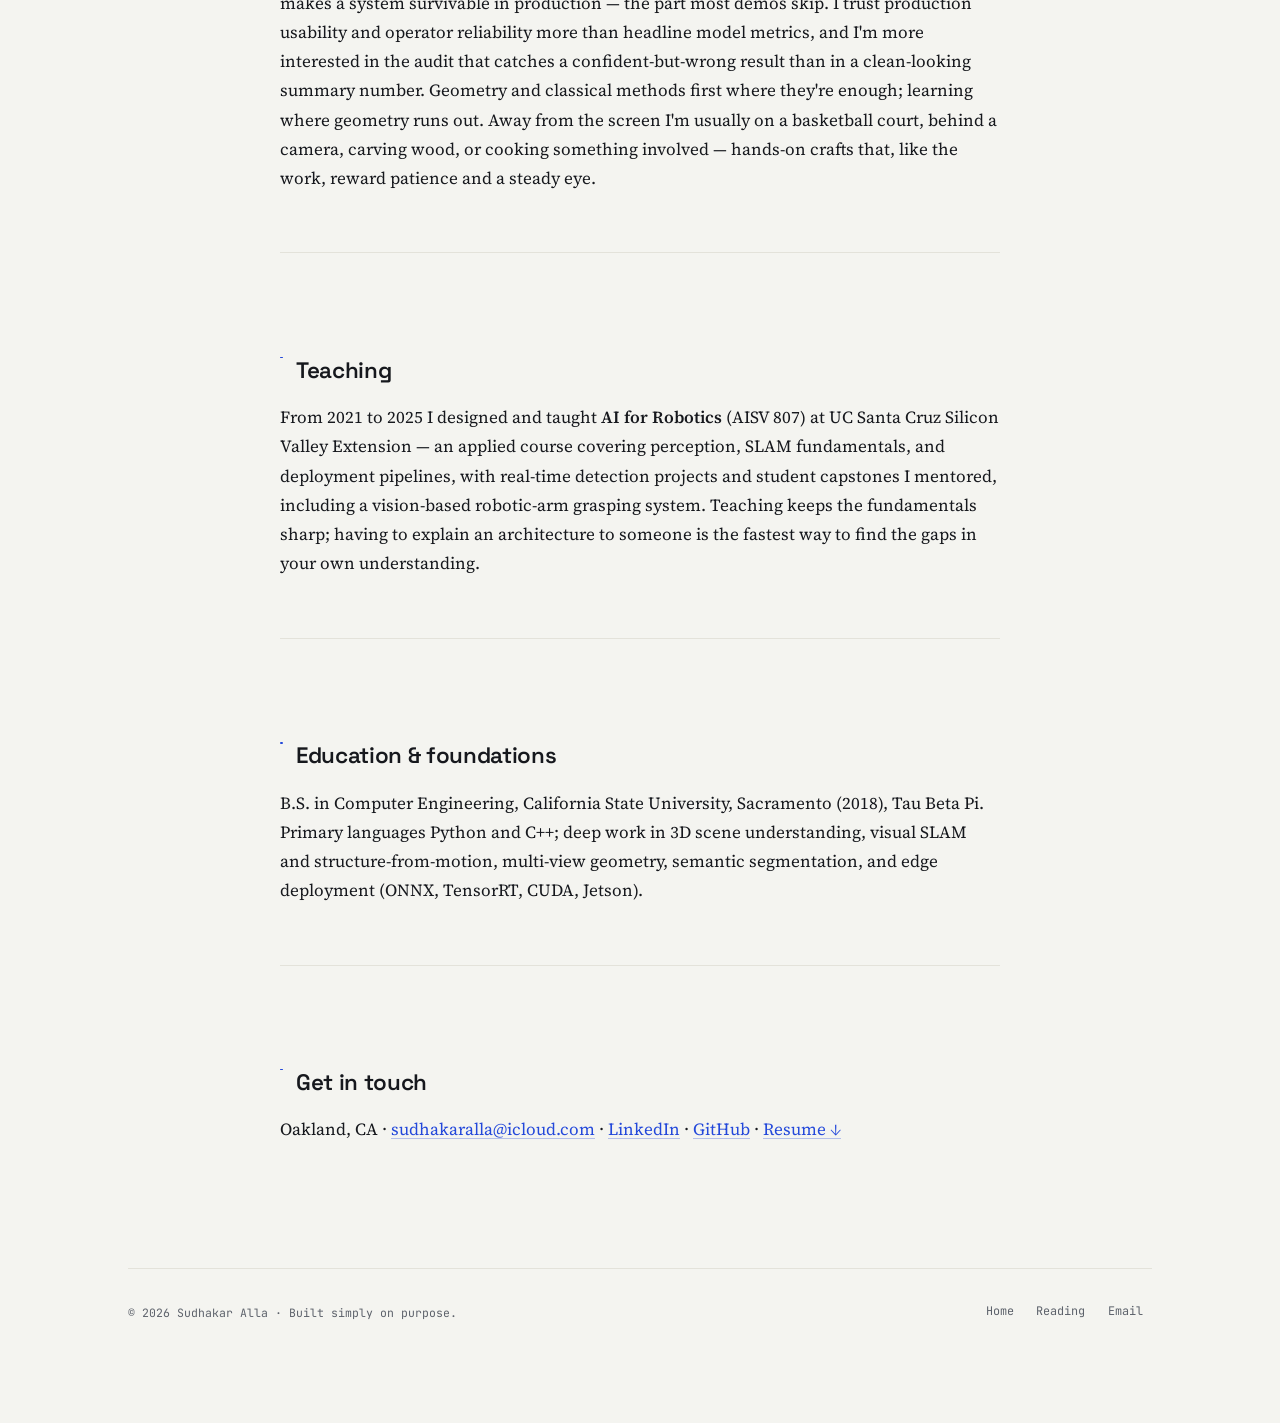
==== commit d765539a: "Update about.html" ====
--- a/about.html
+++ b/about.html
@@ -15,6 +15,14 @@
   <link rel="stylesheet" href="https://fonts.googleapis.com/css2?family=JetBrains+Mono:wght@400;500&family=Source+Serif+4:ital,opsz,wght@0,8..60,400;0,8..60,600;1,8..60,400&family=Space+Grotesk:wght@400;500;600;700&display=swap">
   <link rel="stylesheet" href="style.css">
   <script src="main.js" defer></script>
+  <!-- Google Analytics (GA4) -->
+  <script async src="https://www.googletagmanager.com/gtag/js?id=G-D9WTSHDK8H"></script>
+  <script>
+    window.dataLayer = window.dataLayer || [];
+    function gtag(){dataLayer.push(arguments);}
+    gtag("js", new Date());
+    gtag("config", "G-D9WTSHDK8H");
+  </script>
 </head>
 <body>
 
@@ -55,18 +63,23 @@
     <section class="prose" aria-labelledby="h-work">
       <h2 id="h-work">Where I've worked</h2>
 
-      <p><strong>ICURO — Founding Autonomous Systems Engineer.</strong> My strongest anchor in perception and robotics. I built a multi-sensor perception and localization stack for a teleoperated platform: a four-sensor suite fusing camera VSLAM, fiducial pose, sonar, and 2D LiDAR through an EKF with confidence-weighted failover, plus a probabilistic occupancy grid consumed by the planner. I shipped edge vision on Jetson with a roughly 70% latency reduction, and the systems I built there are still in daily production use by hundreds of operators.</p>
+      <p><strong>ICURO — Founding Autonomous Systems Engineer.</strong> My strongest anchor in perception and robotics. I built a multi-sensor perception and localization stack for a teleoperated platform: a four-sensor suite fusing camera VSLAM, fiducial pose, sonar, and 2D LiDAR through an EKF with confidence-weighted failover, plus a probabilistic occupancy grid consumed by the planner. I shipped edge vision on Jetson with a roughly 70% latency reduction, and the systems I built there reached daily production use by hundreds of operators.</p>
 
       <p><strong>Applied Materials — Machine Vision Engineer.</strong> My evaluation-discipline anchor. I solved an SEM defect-detection and clustering problem that three prior engineering teams had failed to crack &mdash; not with a bigger model, but by defining domain-grounded correctness metrics first, then building to them. I documented the approach in an internal IEEE-style paper.</p>
 
-      <p><strong>Kimberly-Clark — AI Tech Lead.</strong> Several years of production ML discipline: price-elasticity and forecasting models with explicit causal-confounder control, promotion optimization, and drift monitoring with automated retraining. I led a small team of machine learning engineers and data scientists delivering models across six international markets.</p>
+      <p><strong>Kimberly-Clark — AI Tech Lead.</strong> Several years of production ML discipline across forecasting, price elasticity, and promotion optimization. I authored the first-generation elasticity model and the forecasting pipeline myself — the forecasting work through nearly six months of change management with business stakeholders before it shipped — then led delivery, production rollout, and generalization across markets and product categories. I led and mentored the rotating team of engineers and data scientists who extended that work, and instituted PSI-based drift monitoring with automated retraining. I trust causal-confounder control over naive curve-fitting, and a drift trigger over a hopeful deploy.</p>
 
-      <p><strong>Independent (2026&ndash;present).</strong> Two client engagements in classical 3D perception: a scan-to-BIM reconstruction pipeline converting 225M+ point laser scans of a building into a structured IFC model, and an embedded road-defect detection and navigation system. I also teach AI for Robotics part-time through UC Santa Cruz Silicon Valley Extension, covering perception, SLAM, and deployment.</p>
+      <p><strong>Independent (2026&ndash;present).</strong> Client projects in classical 3D perception: a scan-to-BIM reconstruction pipeline converting 225M+ point laser scans of a building into a structured IFC model, and an embedded road-defect detection and navigation system &mdash; alongside the open-source perception work in my projects.</p>
     </section>
 
     <section class="prose" aria-labelledby="h-how">
       <h2 id="h-how">How I work</h2>
-      <p>I care about hard physical-world ML problems and the unglamorous engineering that makes a system survivable in production &mdash; the part most demos skip. I trust production usability and operator reliability more than headline model metrics, and I'm more interested in the audit that catches a confident-but-wrong result than in a clean-looking summary number. Geometry and classical methods first where they're enough; learning where geometry runs out.</p>
+      <p>I care about hard physical-world ML problems and the unglamorous engineering that makes a system survivable in production &mdash; the part most demos skip. I trust production usability and operator reliability more than headline model metrics, and I'm more interested in the audit that catches a confident-but-wrong result than in a clean-looking summary number. Geometry and classical methods first where they're enough; learning where geometry runs out. Away from the screen I'm usually on a basketball court, behind a camera, carving wood, or cooking something involved &mdash; hands-on crafts that, like the work, reward patience and a steady eye.</p>
+    </section>
+
+    <section class="prose" aria-labelledby="h-teach">
+      <h2 id="h-teach">Teaching</h2>
+      <p>From 2021 to 2025 I designed and taught <strong>AI for Robotics</strong> (AISV 807) at UC Santa Cruz Silicon Valley Extension &mdash; an applied course covering perception, SLAM fundamentals, and deployment pipelines, with real-time detection projects and student capstones I mentored, including a vision-based robotic-arm grasping system. Teaching keeps the fundamentals sharp; having to explain an architecture to someone is the fastest way to find the gaps in your own understanding.</p>
     </section>
 
     <section class="prose" aria-labelledby="h-edu">
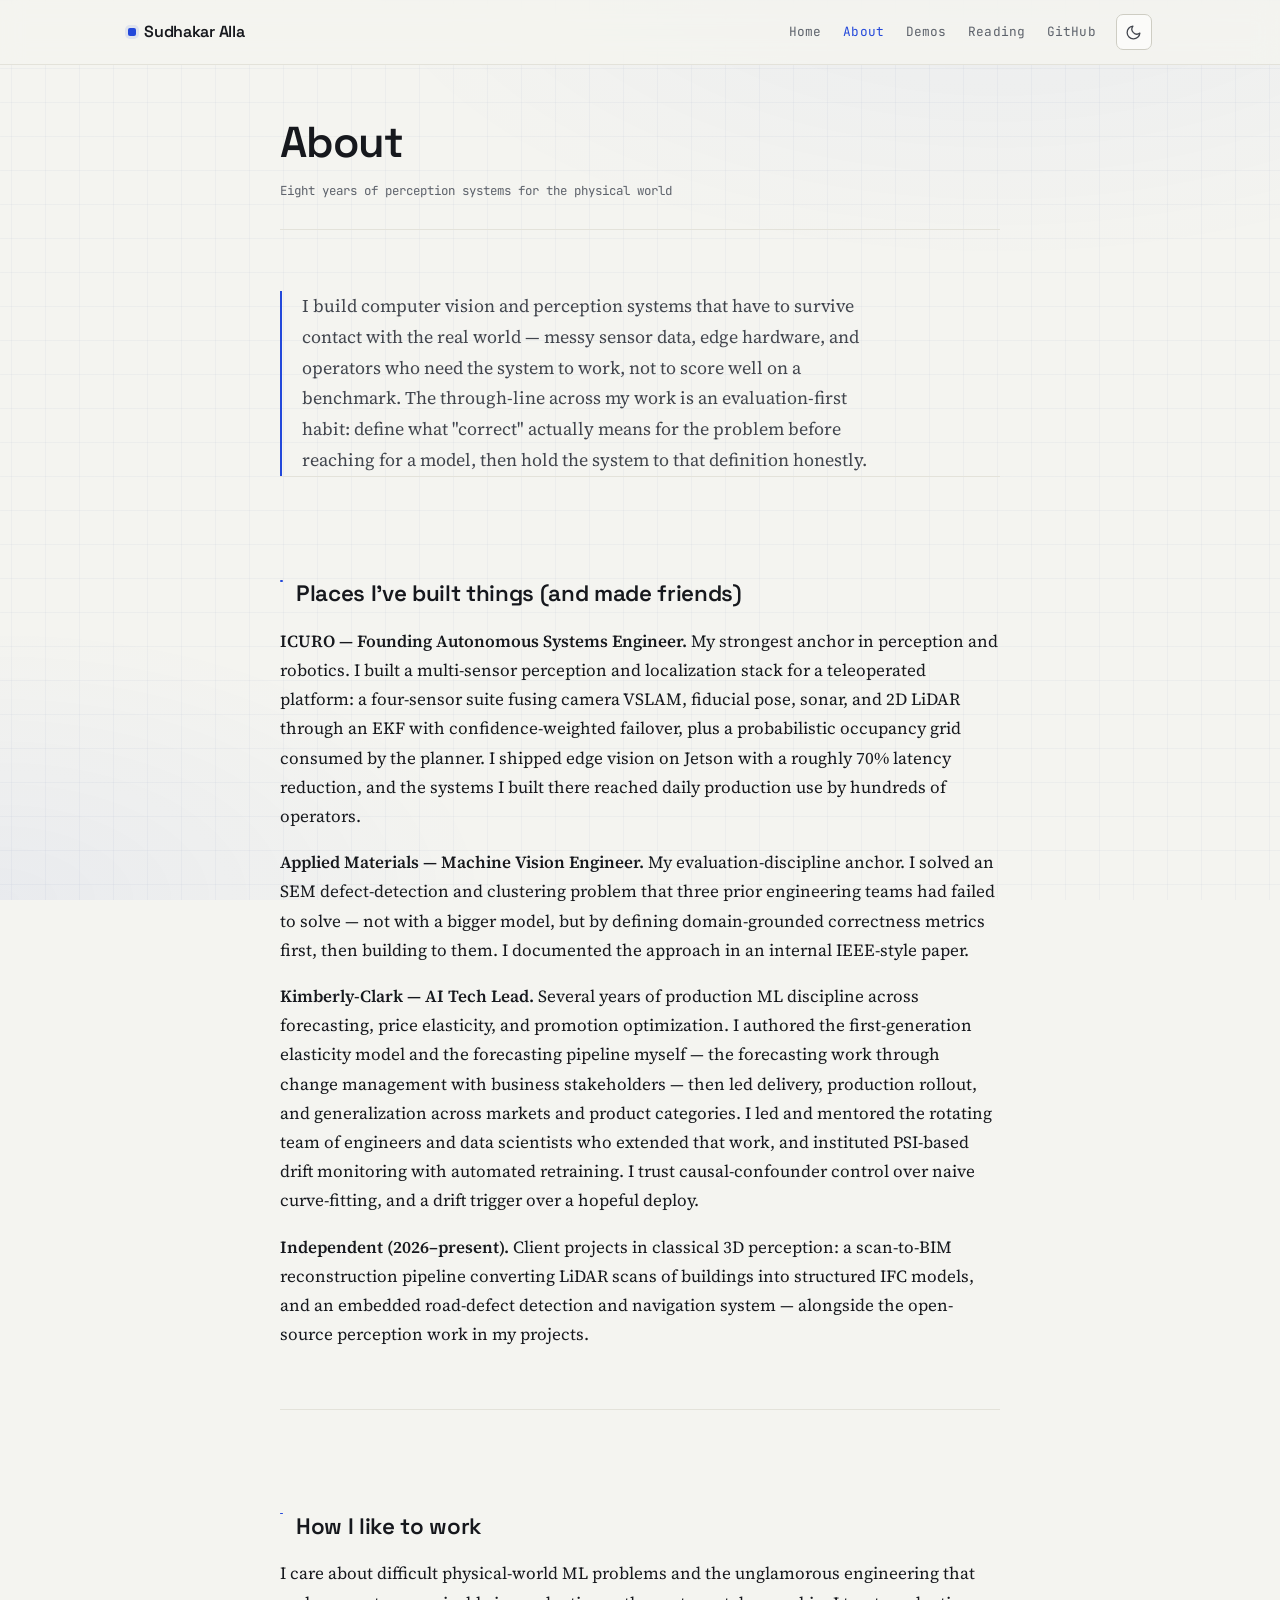
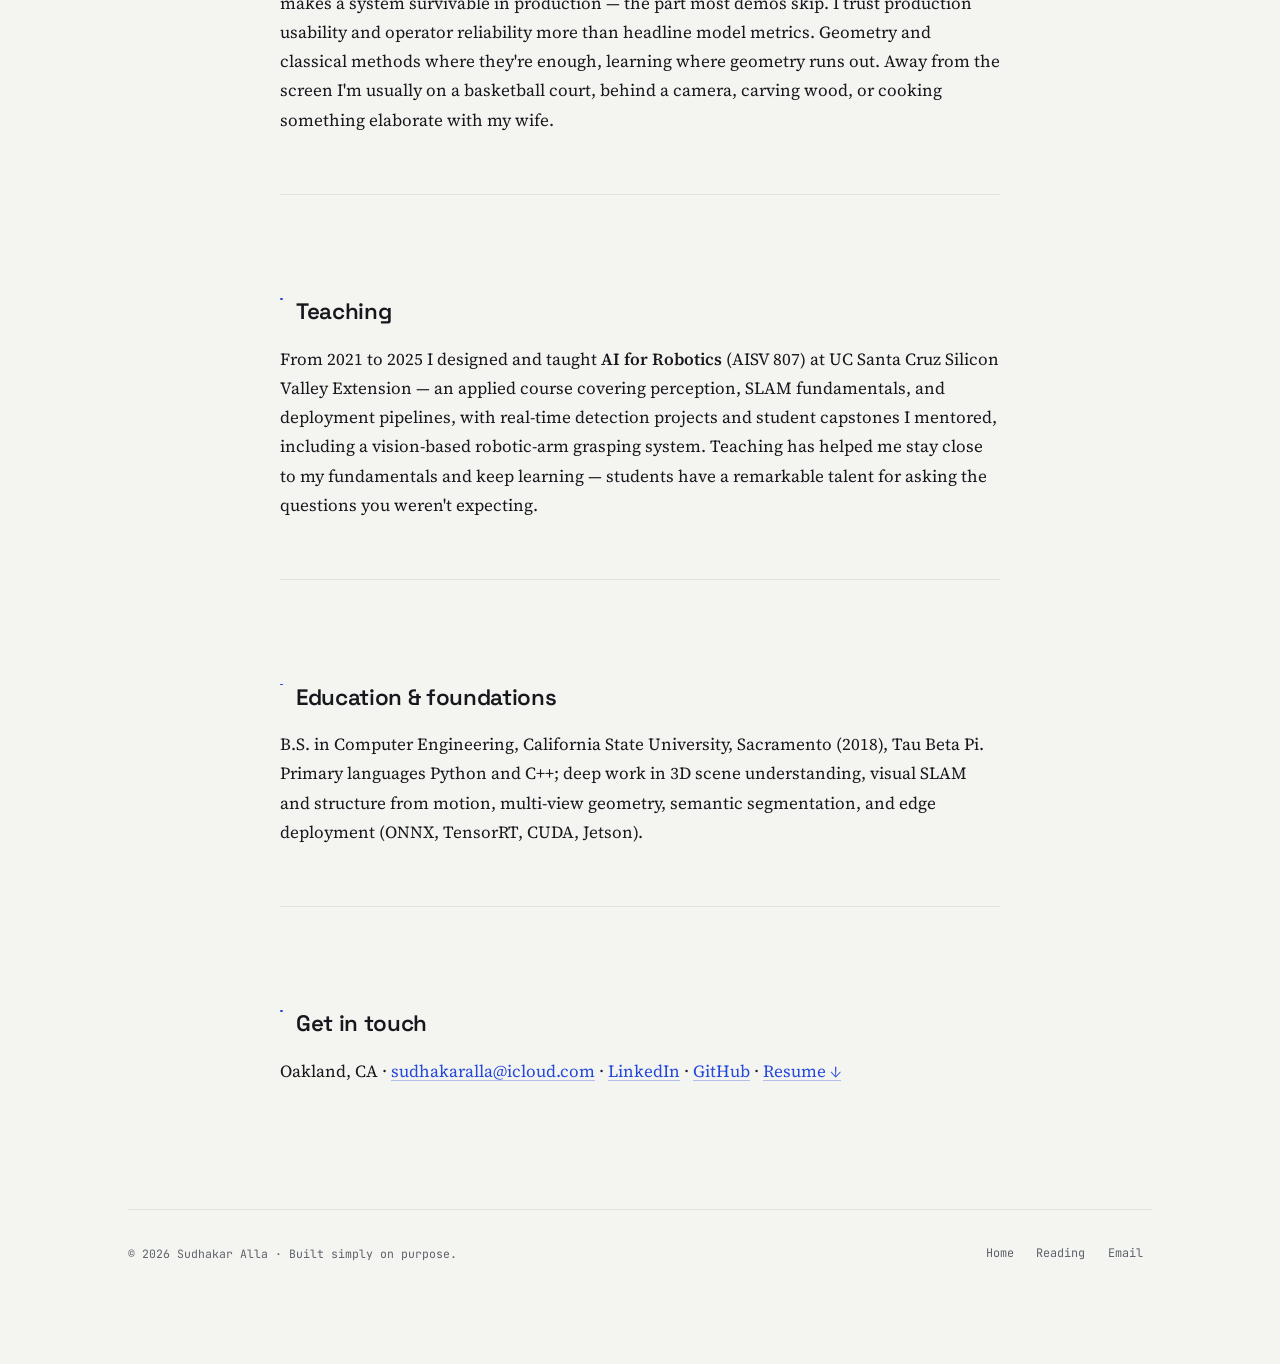
==== commit ca3f293b: "Update about.html" ====
--- a/about.html
+++ b/about.html
@@ -61,30 +61,30 @@
     </section>
 
     <section class="prose" aria-labelledby="h-work">
-      <h2 id="h-work">Where I've worked</h2>
+      <h2 id="h-work">Places I've built things (and made friends)</h2>
 
       <p><strong>ICURO — Founding Autonomous Systems Engineer.</strong> My strongest anchor in perception and robotics. I built a multi-sensor perception and localization stack for a teleoperated platform: a four-sensor suite fusing camera VSLAM, fiducial pose, sonar, and 2D LiDAR through an EKF with confidence-weighted failover, plus a probabilistic occupancy grid consumed by the planner. I shipped edge vision on Jetson with a roughly 70% latency reduction, and the systems I built there reached daily production use by hundreds of operators.</p>
 
-      <p><strong>Applied Materials — Machine Vision Engineer.</strong> My evaluation-discipline anchor. I solved an SEM defect-detection and clustering problem that three prior engineering teams had failed to crack &mdash; not with a bigger model, but by defining domain-grounded correctness metrics first, then building to them. I documented the approach in an internal IEEE-style paper.</p>
+      <p><strong>Applied Materials — Machine Vision Engineer.</strong> My evaluation-discipline anchor. I solved an SEM defect-detection and clustering problem that three prior engineering teams had failed to solve &mdash; not with a bigger model, but by defining domain-grounded correctness metrics first, then building to them. I documented the approach in an internal IEEE-style paper.</p>
 
-      <p><strong>Kimberly-Clark — AI Tech Lead.</strong> Several years of production ML discipline across forecasting, price elasticity, and promotion optimization. I authored the first-generation elasticity model and the forecasting pipeline myself — the forecasting work through nearly six months of change management with business stakeholders before it shipped — then led delivery, production rollout, and generalization across markets and product categories. I led and mentored the rotating team of engineers and data scientists who extended that work, and instituted PSI-based drift monitoring with automated retraining. I trust causal-confounder control over naive curve-fitting, and a drift trigger over a hopeful deploy.</p>
+      <p><strong>Kimberly-Clark — AI Tech Lead.</strong> Several years of production ML discipline across forecasting, price elasticity, and promotion optimization. I authored the first-generation elasticity model and the forecasting pipeline myself &mdash; the forecasting work through change management with business stakeholders &mdash; then led delivery, production rollout, and generalization across markets and product categories. I led and mentored the rotating team of engineers and data scientists who extended that work, and instituted PSI-based drift monitoring with automated retraining. I trust causal-confounder control over naive curve-fitting, and a drift trigger over a hopeful deploy.</p>
 
-      <p><strong>Independent (2026&ndash;present).</strong> Client projects in classical 3D perception: a scan-to-BIM reconstruction pipeline converting 225M+ point laser scans of a building into a structured IFC model, and an embedded road-defect detection and navigation system &mdash; alongside the open-source perception work in my projects.</p>
+      <p><strong>Independent (2026&ndash;present).</strong> Client projects in classical 3D perception: a scan-to-BIM reconstruction pipeline converting LiDAR scans of buildings into structured IFC models, and an embedded road-defect detection and navigation system &mdash; alongside the open-source perception work in my projects.</p>
     </section>
 
     <section class="prose" aria-labelledby="h-how">
-      <h2 id="h-how">How I work</h2>
-      <p>I care about hard physical-world ML problems and the unglamorous engineering that makes a system survivable in production &mdash; the part most demos skip. I trust production usability and operator reliability more than headline model metrics, and I'm more interested in the audit that catches a confident-but-wrong result than in a clean-looking summary number. Geometry and classical methods first where they're enough; learning where geometry runs out. Away from the screen I'm usually on a basketball court, behind a camera, carving wood, or cooking something involved &mdash; hands-on crafts that, like the work, reward patience and a steady eye.</p>
+      <h2 id="h-how">How I like to work</h2>
+      <p>I care about difficult physical-world ML problems and the unglamorous engineering that makes a system survivable in production &mdash; the part most demos skip. I trust production usability and operator reliability more than headline model metrics. Geometry and classical methods where they're enough, learning where geometry runs out. Away from the screen I'm usually on a basketball court, behind a camera, carving wood, or cooking something elaborate with my wife.</p>
     </section>
 
     <section class="prose" aria-labelledby="h-teach">
       <h2 id="h-teach">Teaching</h2>
-      <p>From 2021 to 2025 I designed and taught <strong>AI for Robotics</strong> (AISV 807) at UC Santa Cruz Silicon Valley Extension &mdash; an applied course covering perception, SLAM fundamentals, and deployment pipelines, with real-time detection projects and student capstones I mentored, including a vision-based robotic-arm grasping system. Teaching keeps the fundamentals sharp; having to explain an architecture to someone is the fastest way to find the gaps in your own understanding.</p>
+      <p>From 2021 to 2025 I designed and taught <strong>AI for Robotics</strong> (AISV 807) at UC Santa Cruz Silicon Valley Extension &mdash; an applied course covering perception, SLAM fundamentals, and deployment pipelines, with real-time detection projects and student capstones I mentored, including a vision-based robotic-arm grasping system. Teaching has helped me stay close to my fundamentals and keep learning &mdash; students have a remarkable talent for asking the questions you weren't expecting.</p>
     </section>
 
     <section class="prose" aria-labelledby="h-edu">
       <h2 id="h-edu">Education &amp; foundations</h2>
-      <p>B.S. in Computer Engineering, California State University, Sacramento (2018), Tau Beta Pi. Primary languages Python and C++; deep work in 3D scene understanding, visual SLAM and structure-from-motion, multi-view geometry, semantic segmentation, and edge deployment (ONNX, TensorRT, CUDA, Jetson).</p>
+      <p>B.S. in Computer Engineering, California State University, Sacramento (2018), Tau Beta Pi. Primary languages Python and C++; deep work in 3D scene understanding, visual SLAM and structure from motion, multi-view geometry, semantic segmentation, and edge deployment (ONNX, TensorRT, CUDA, Jetson).</p>
     </section>
 
     <section class="prose" aria-label="Contact">
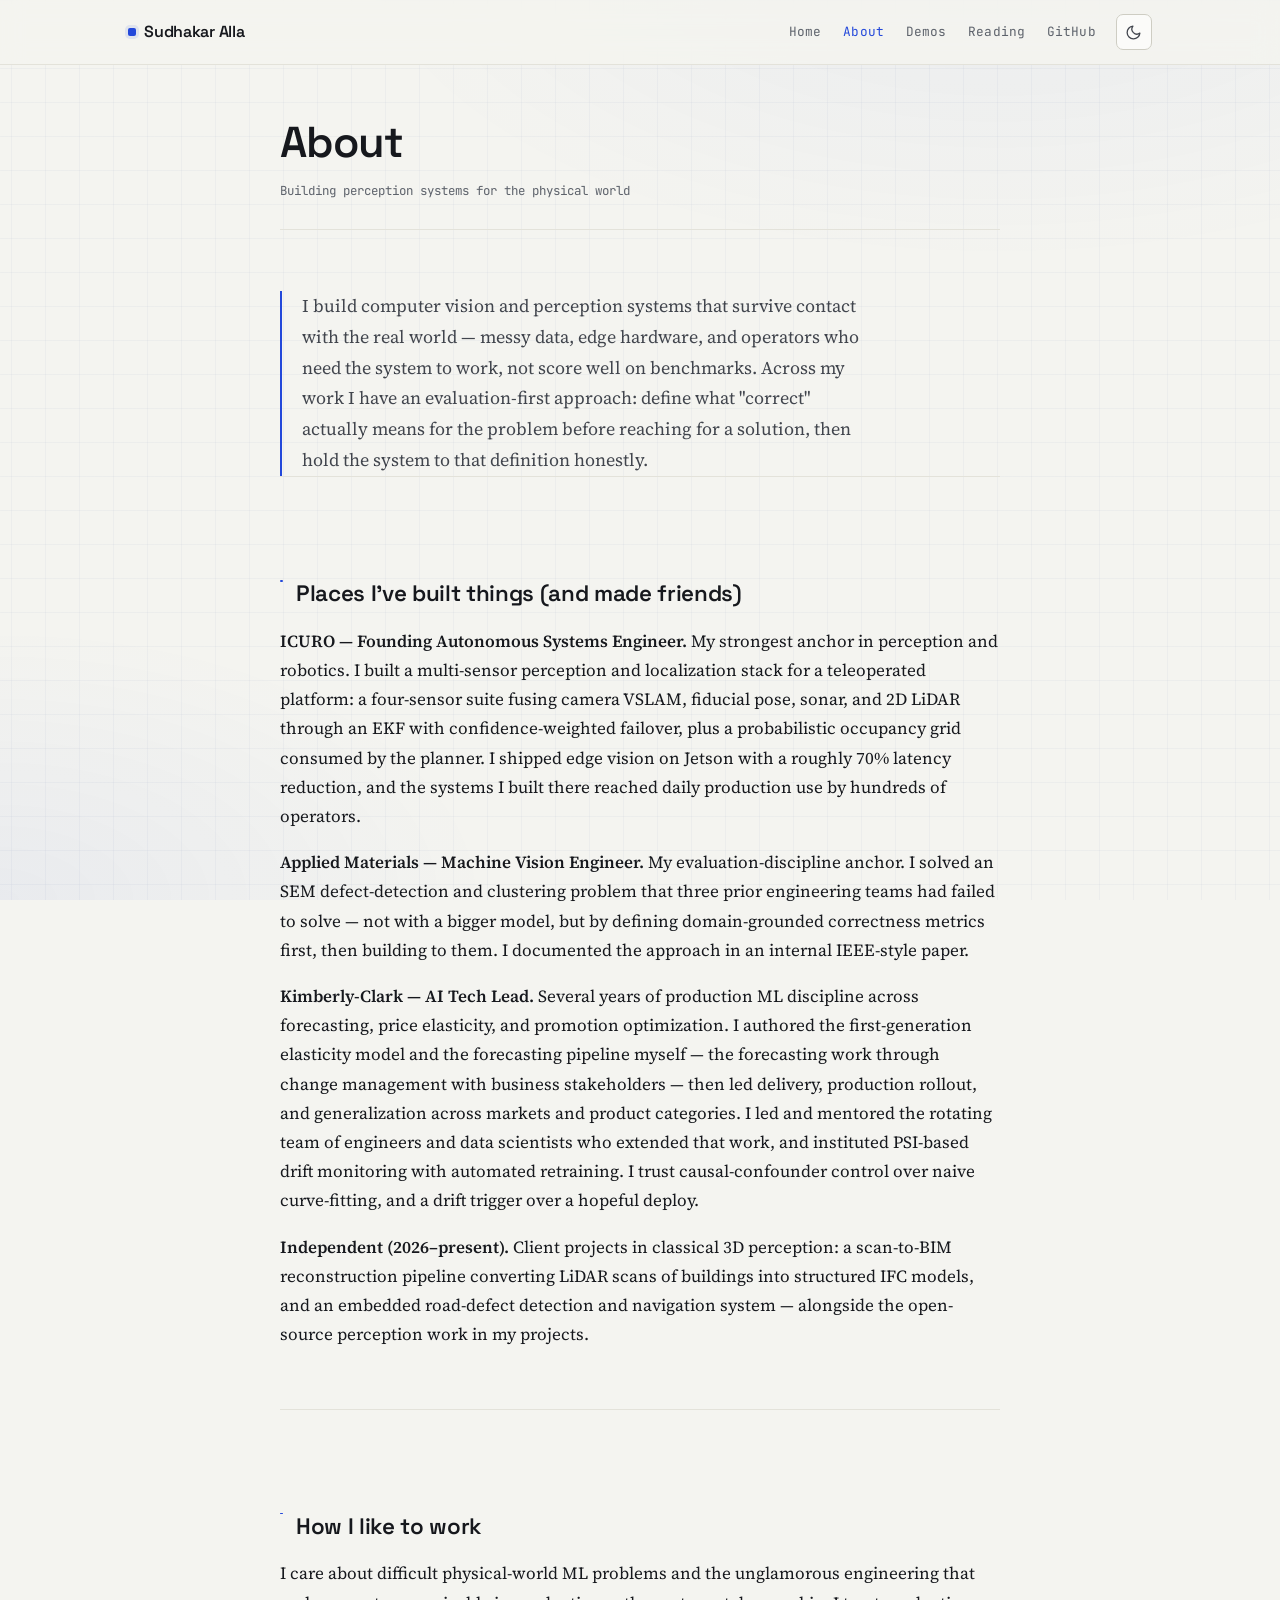
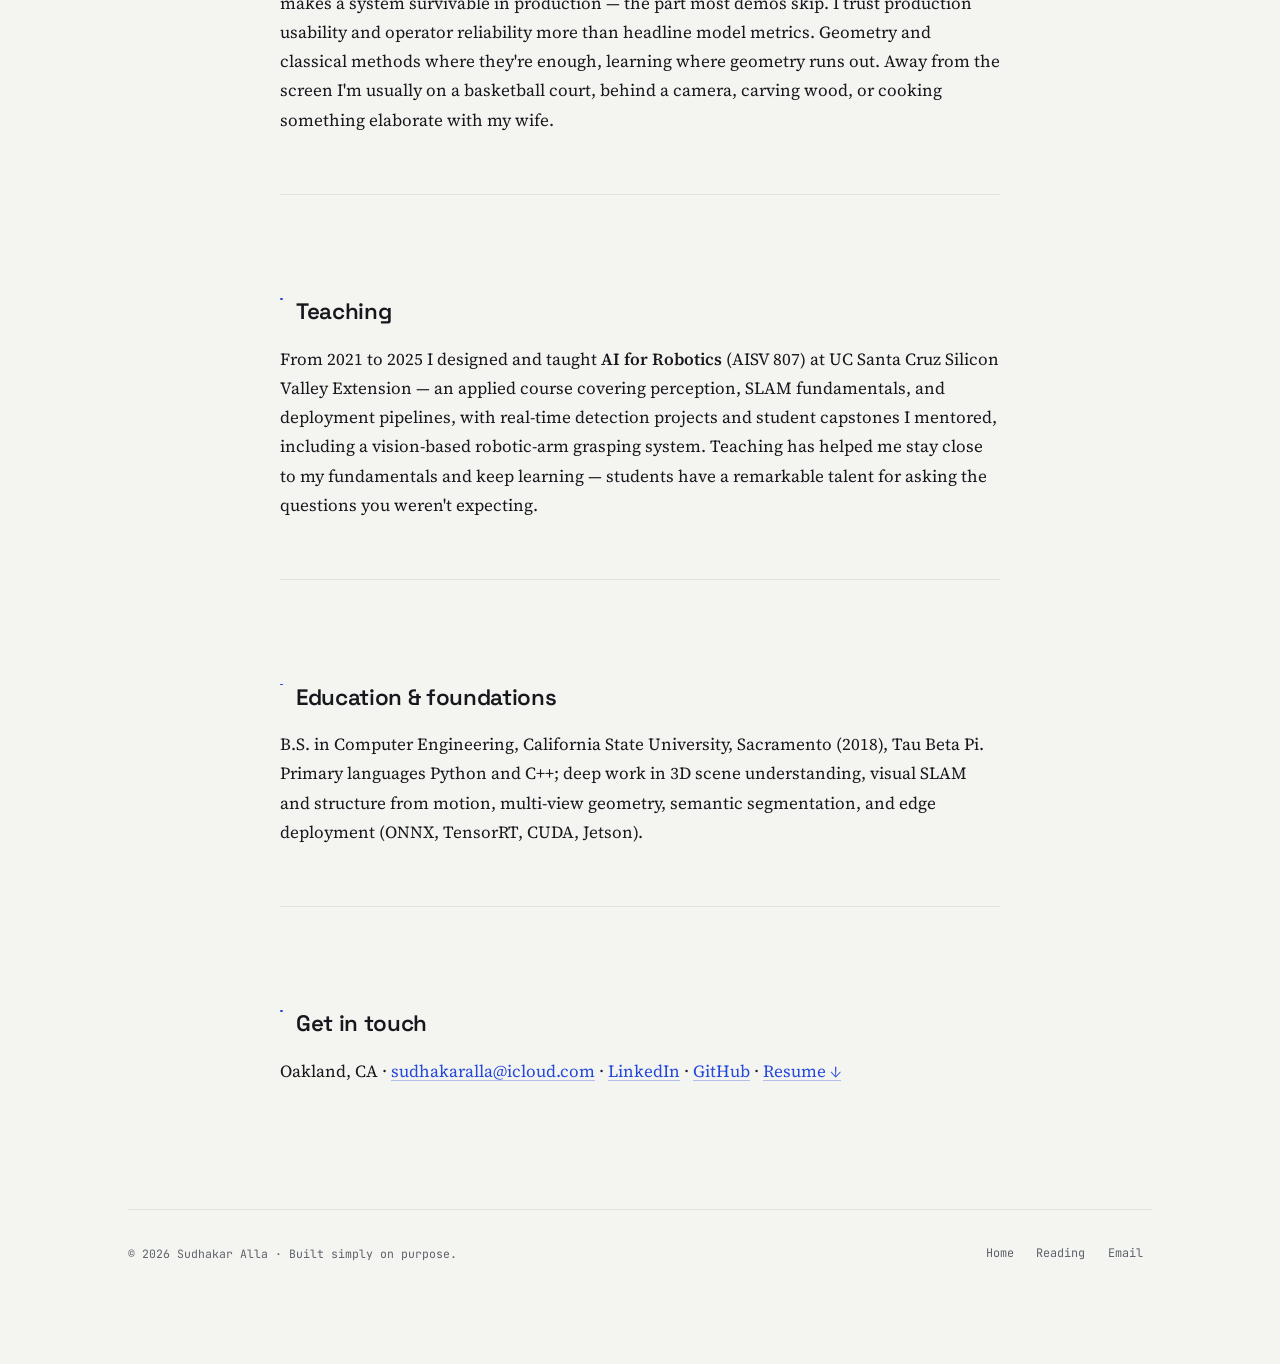
==== commit 47d82930: "Update about.html" ====
--- a/about.html
+++ b/about.html
@@ -51,13 +51,13 @@
 
   <div class="page-head">
     <h1>About</h1>
-    <p class="sub">Eight years of perception systems for the physical world</p>
+    <p class="sub">Building perception systems for the physical world</p>
   </div>
 
   <main id="main">
 
     <section class="prose pull" aria-label="Intro">
-      <p>I build computer vision and perception systems that have to survive contact with the real world &mdash; messy sensor data, edge hardware, and operators who need the system to work, not to score well on a benchmark. The through-line across my work is an evaluation-first habit: define what "correct" actually means for the problem before reaching for a model, then hold the system to that definition honestly.</p>
+      <p>I build computer vision and perception systems that survive contact with the real world &mdash; messy data, edge hardware, and operators who need the system to work, not score well on benchmarks. Across my work I have an evaluation-first approach: define what "correct" actually means for the problem before reaching for a solution, then hold the system to that definition honestly.</p>
     </section>
 
     <section class="prose" aria-labelledby="h-work">
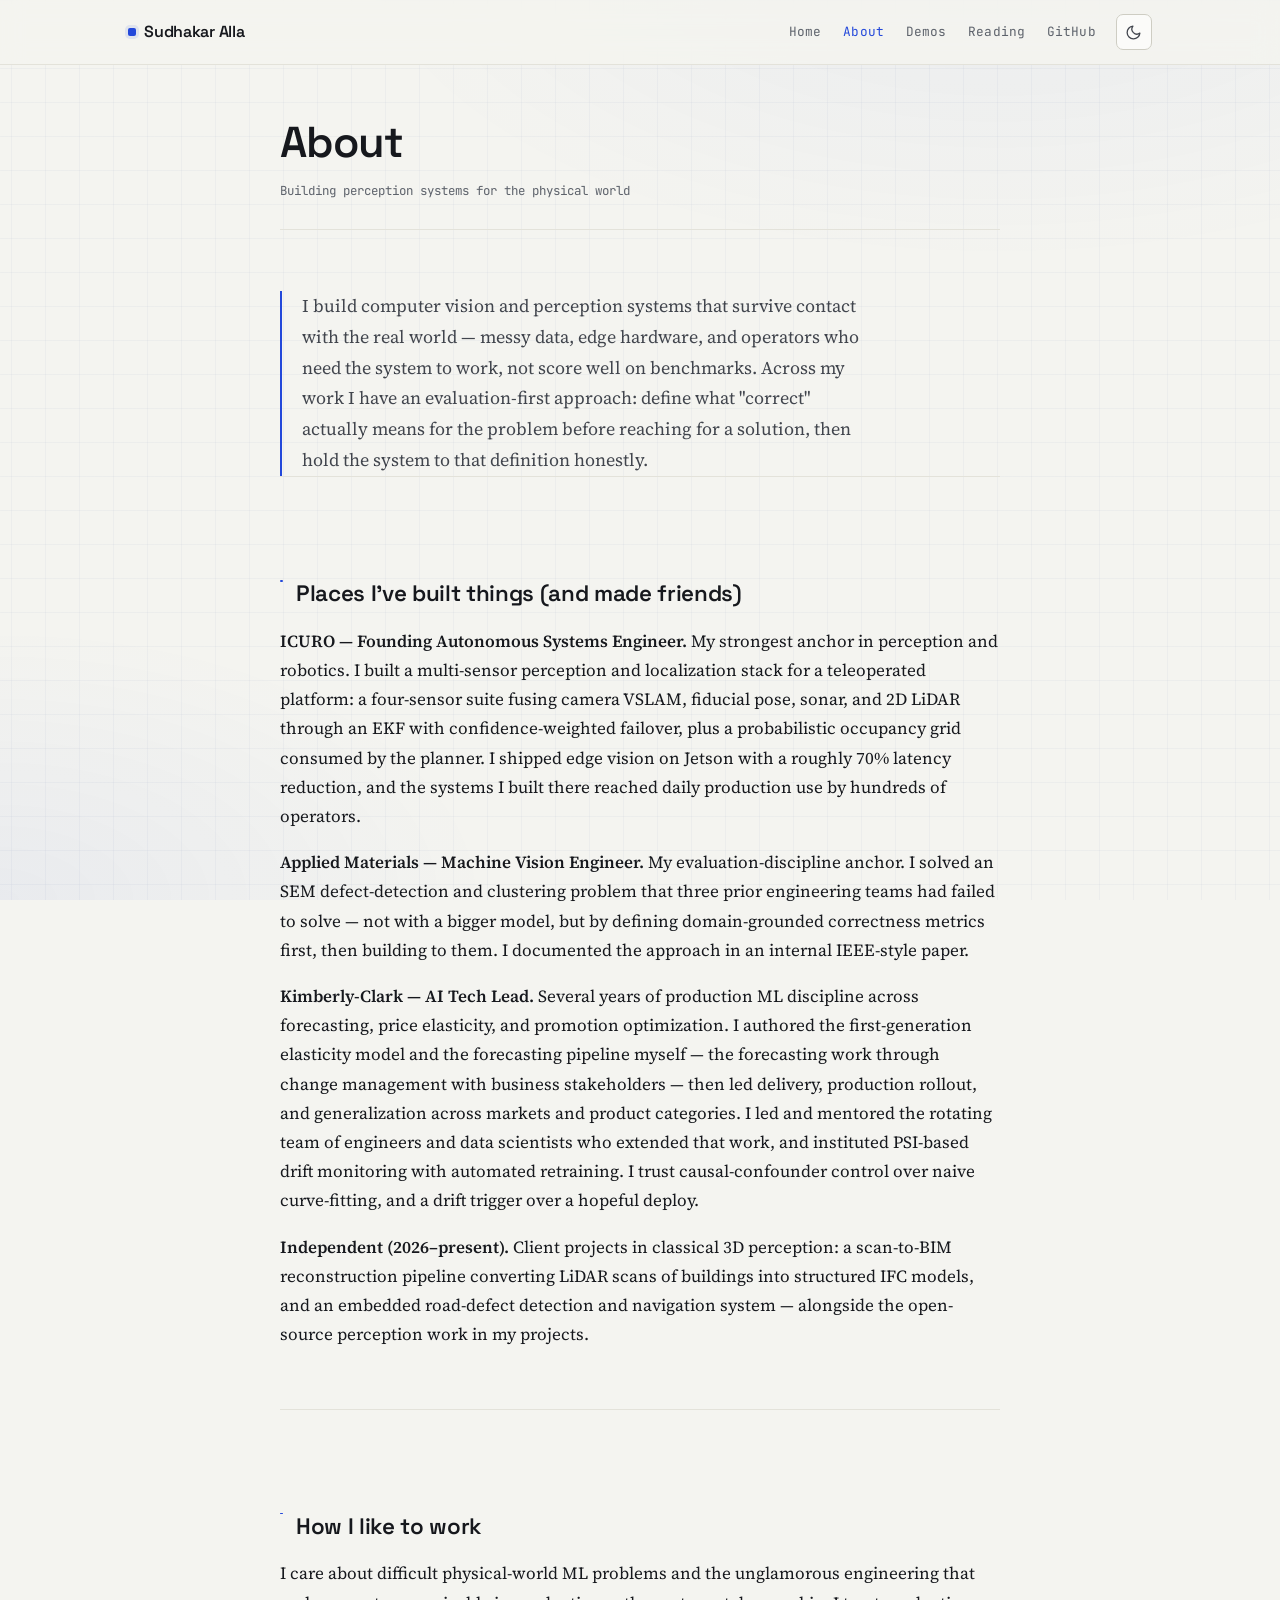
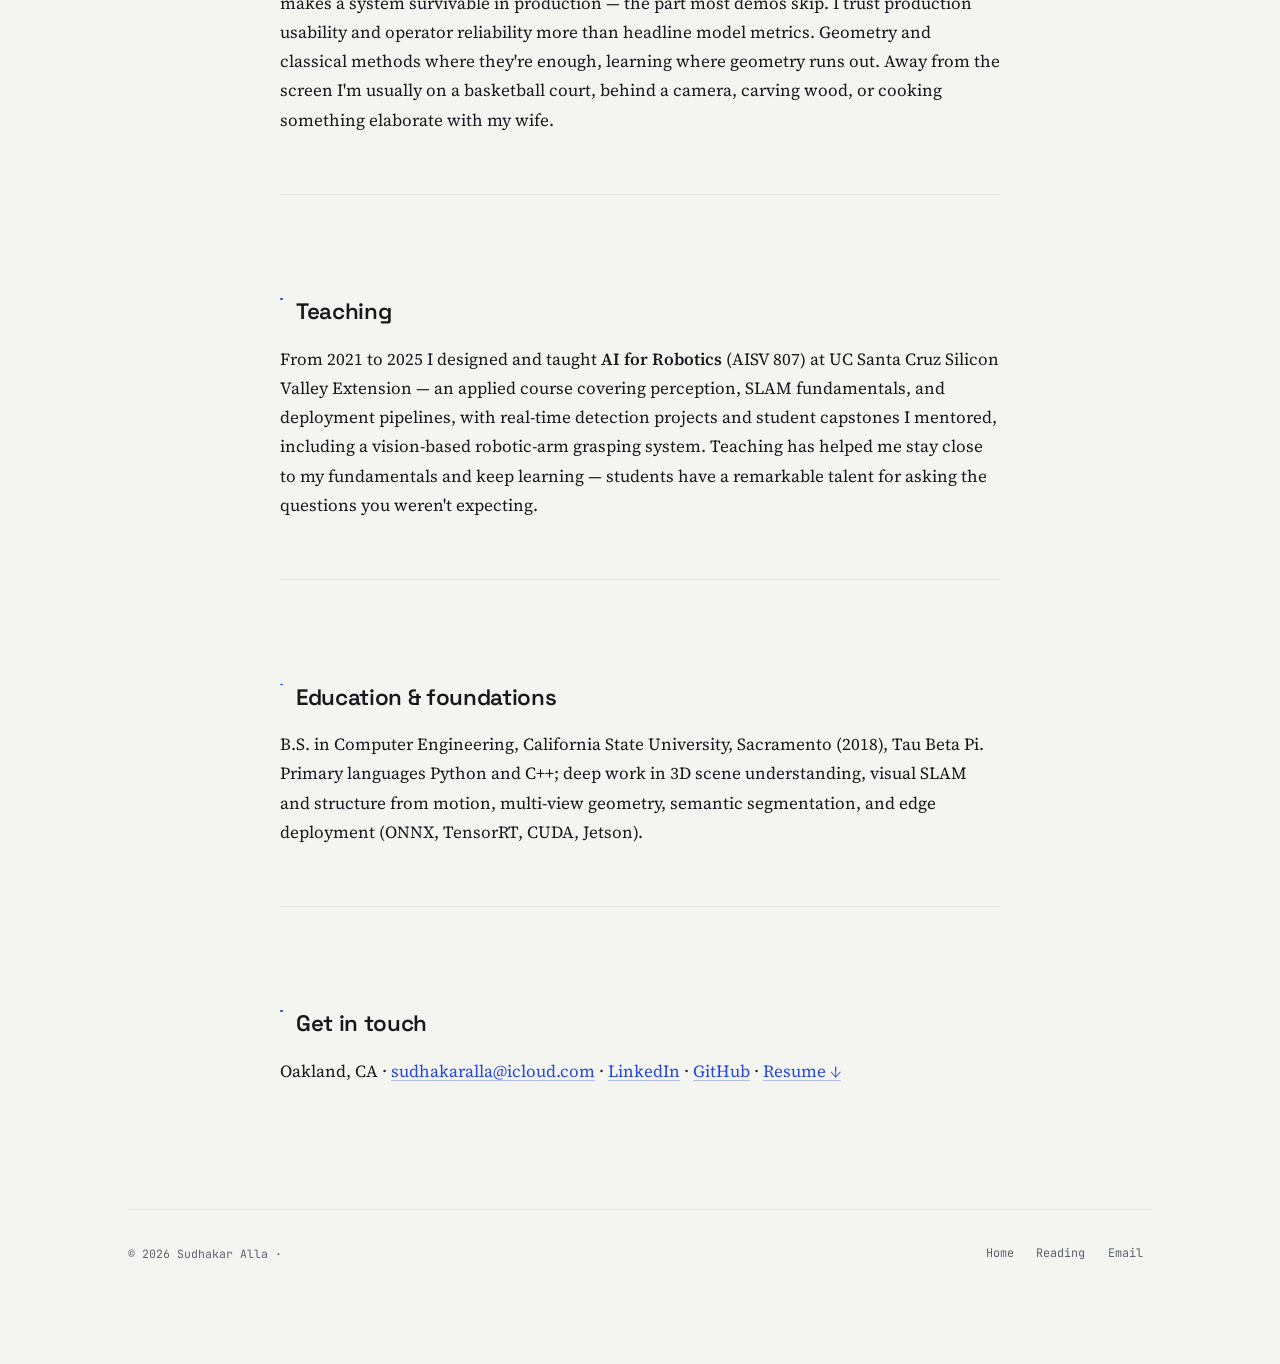
==== commit f93dd4cc: "Update footer text in about.html Removed the phrase 'Built simply on purpose.' from the footer." ====
--- a/about.html
+++ b/about.html
@@ -1,6 +1,15 @@
 <!DOCTYPE html>
 <html lang="en">
 <head>
+  <!-- Google tag (gtag.js) -->
+<script async src="https://www.googletagmanager.com/gtag/js?id=G-D9WTSHDK8H"></script>
+<script>
+  window.dataLayer = window.dataLayer || [];
+  function gtag(){dataLayer.push(arguments);}
+  gtag('js', new Date());
+
+  gtag('config', 'G-D9WTSHDK8H');
+</script>
   <meta charset="UTF-8">
   <meta name="viewport" content="width=device-width, initial-scale=1.0">
   <title>About — Sudhakar Alla</title>
@@ -95,7 +104,7 @@
   </main>
 
   <footer>
-    <p class="copy">&copy; 2026 Sudhakar Alla &middot; Built simply on purpose.</p>
+    <p class="copy">&copy; 2026 Sudhakar Alla &middot;</p>
     <nav class="link-row" aria-label="Footer links">
       <a href="index.html">Home</a>
       <a href="reading.html">Reading</a>
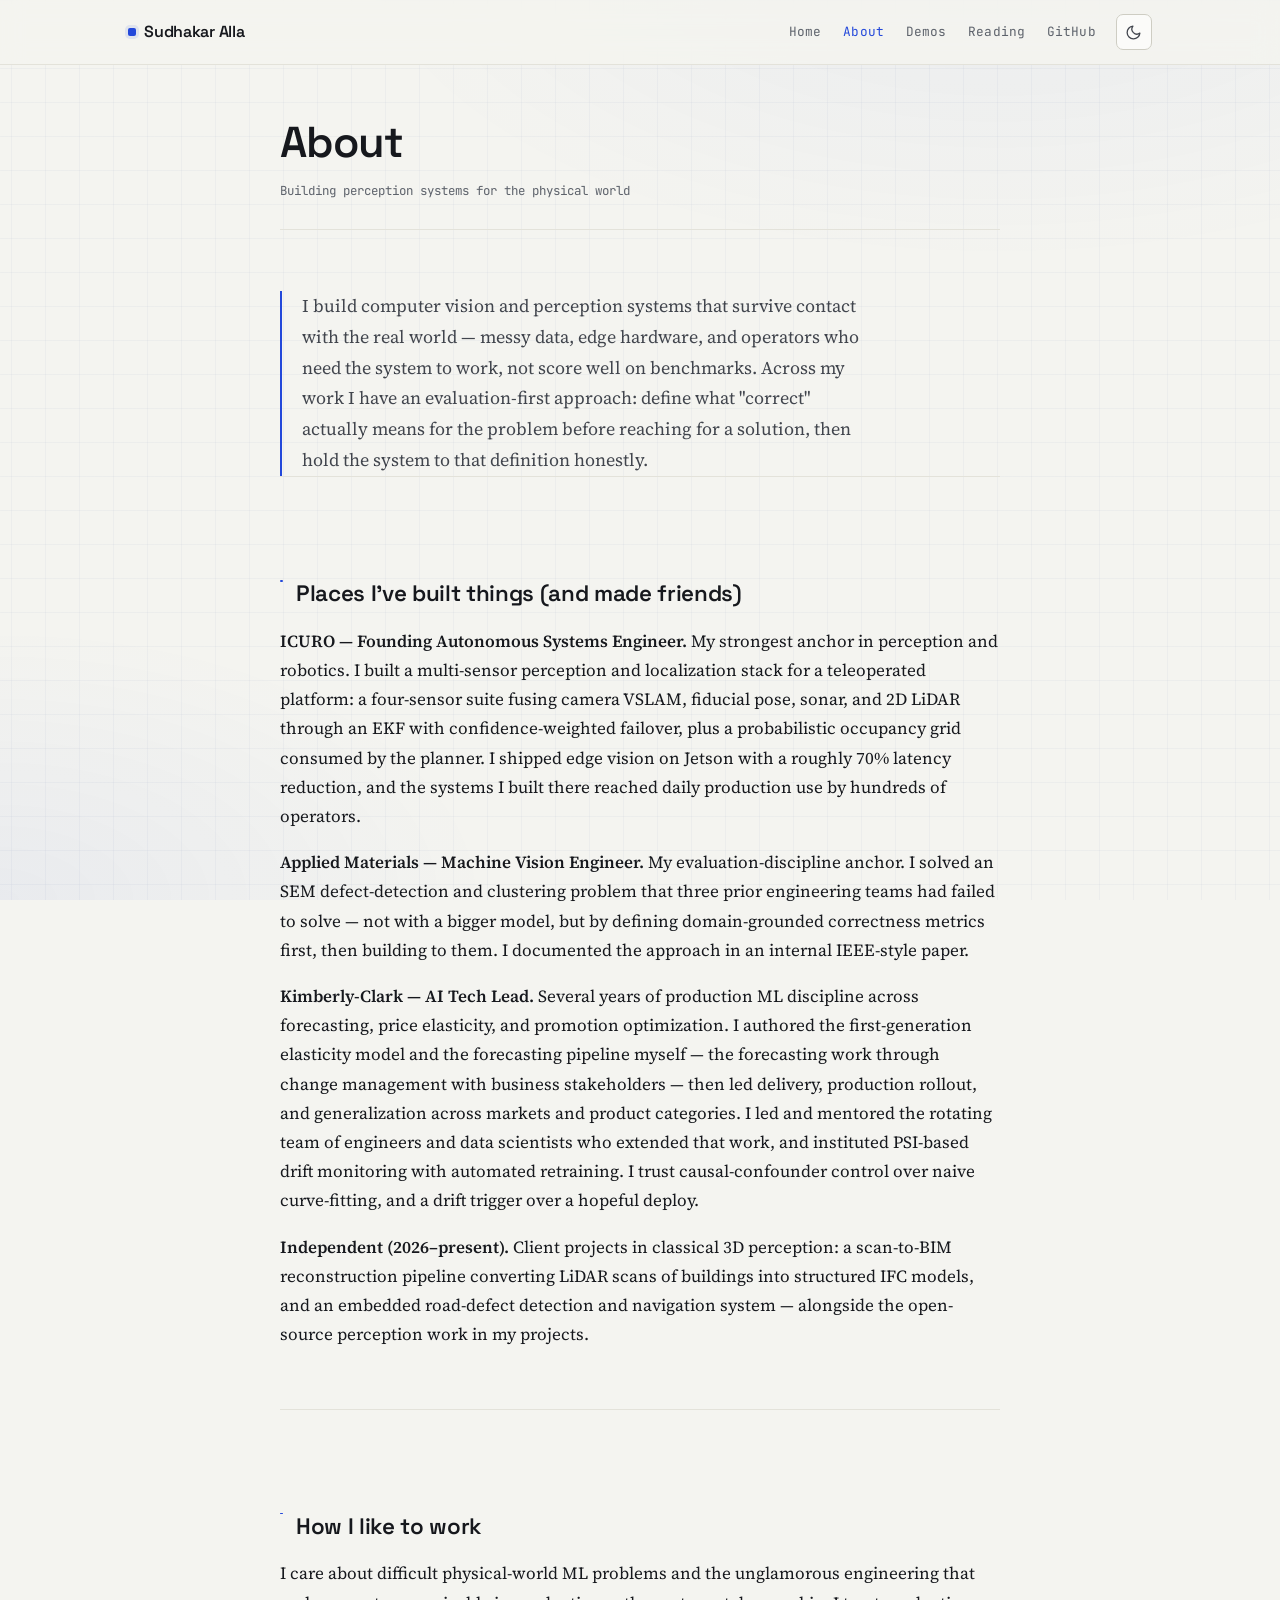
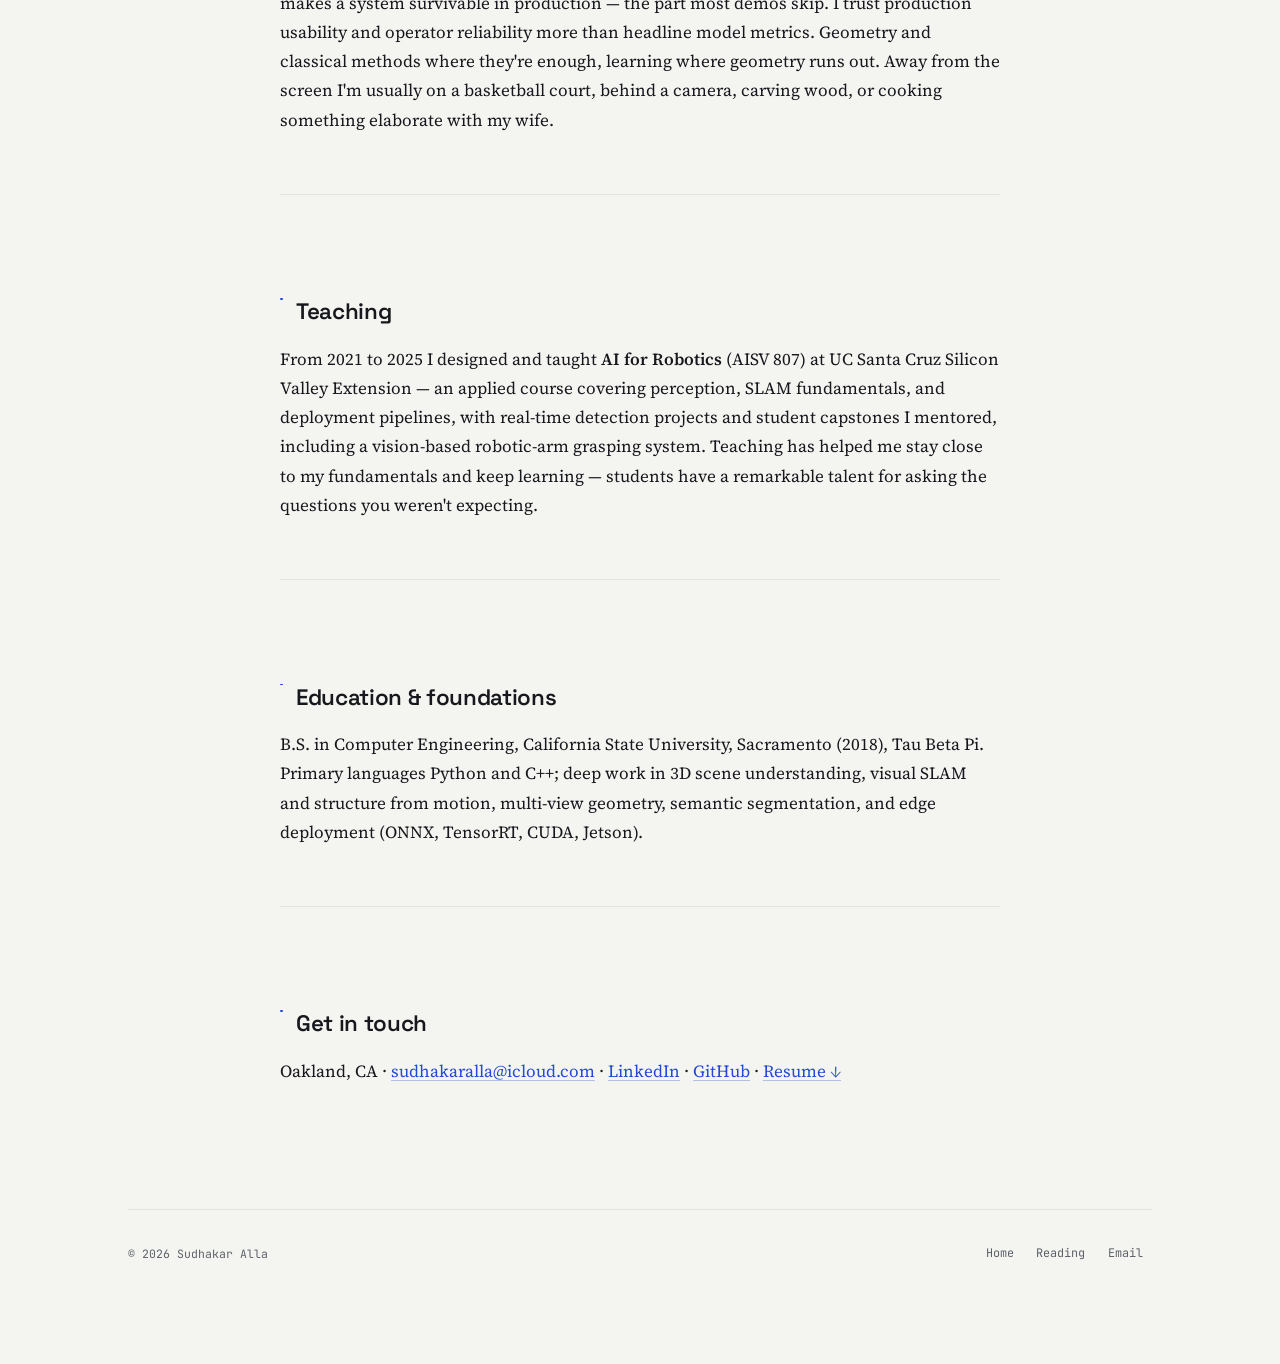
==== commit 7b28f29a: "Fix copyright paragraph in about.html" ====
--- a/about.html
+++ b/about.html
@@ -104,7 +104,7 @@
   </main>
 
   <footer>
-    <p class="copy">&copy; 2026 Sudhakar Alla &middot;</p>
+    <p class="copy">&copy; 2026 Sudhakar Alla</p>
     <nav class="link-row" aria-label="Footer links">
       <a href="index.html">Home</a>
       <a href="reading.html">Reading</a>
